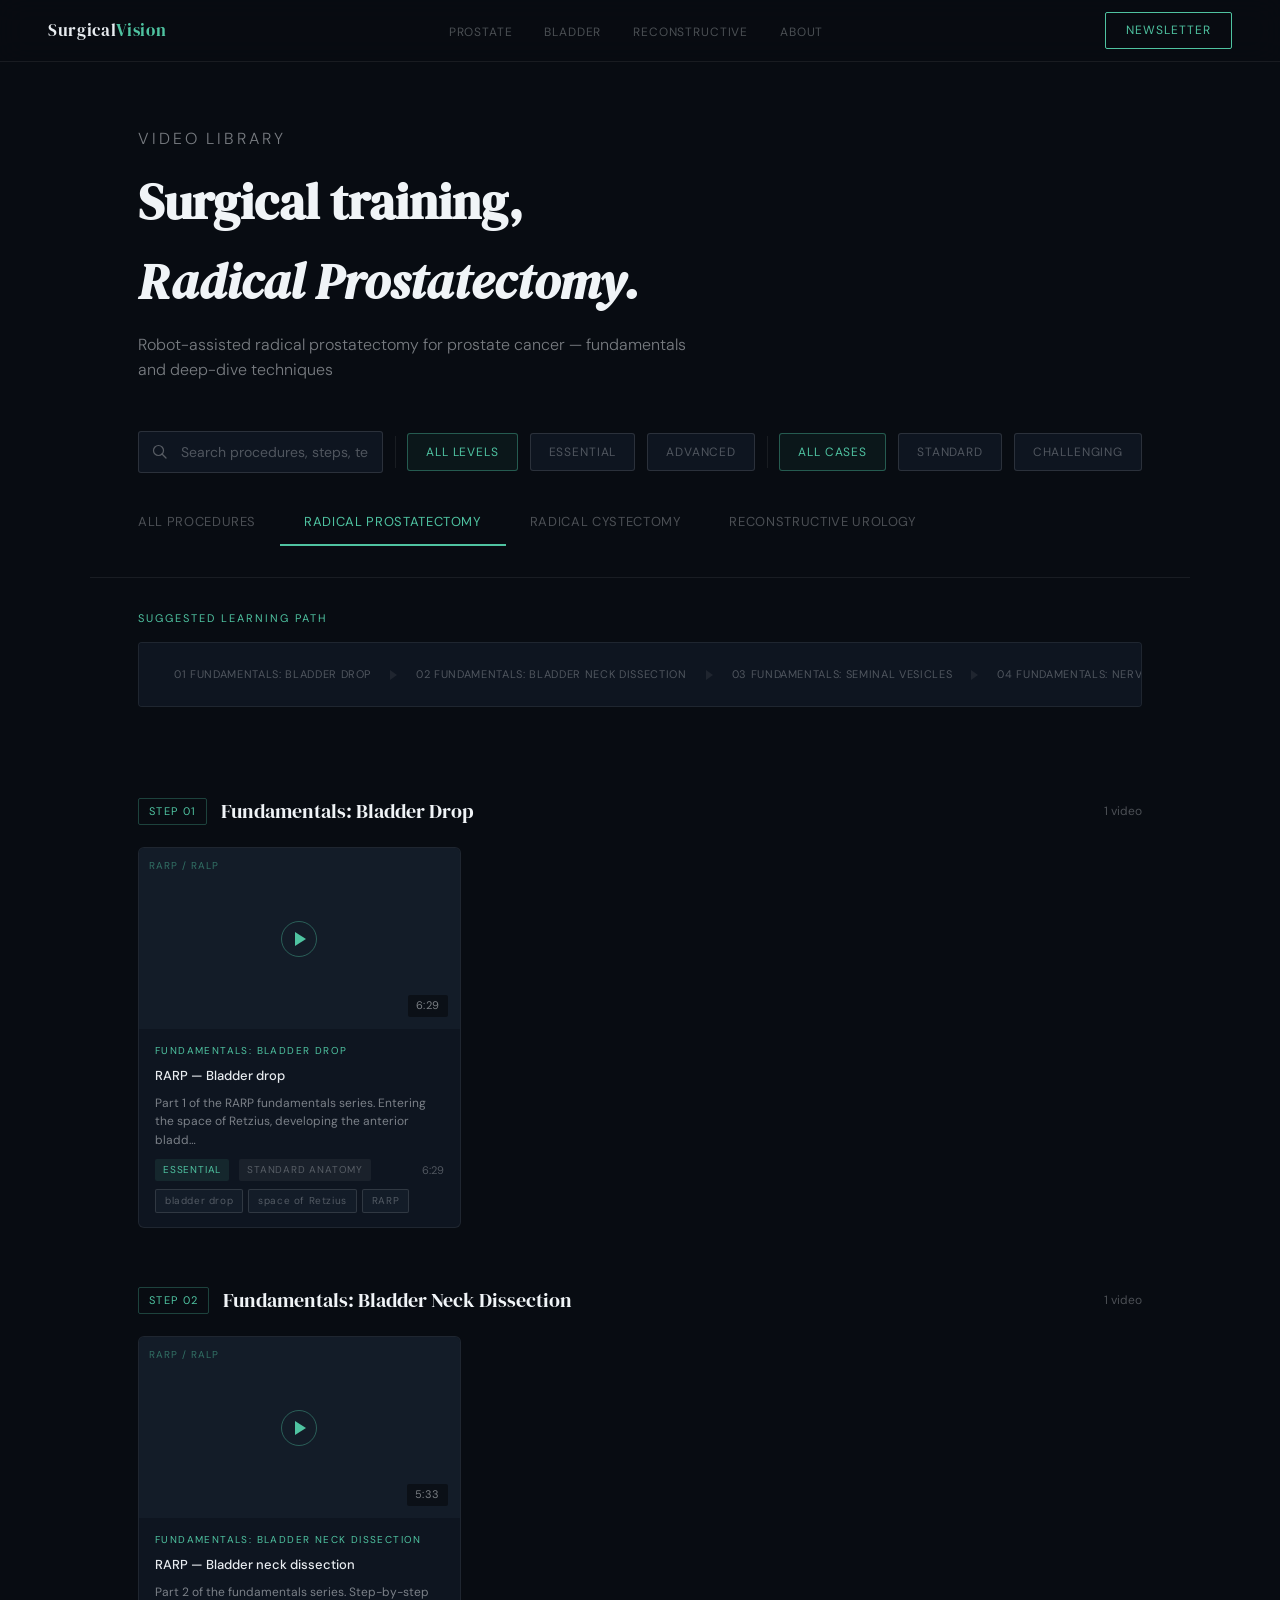
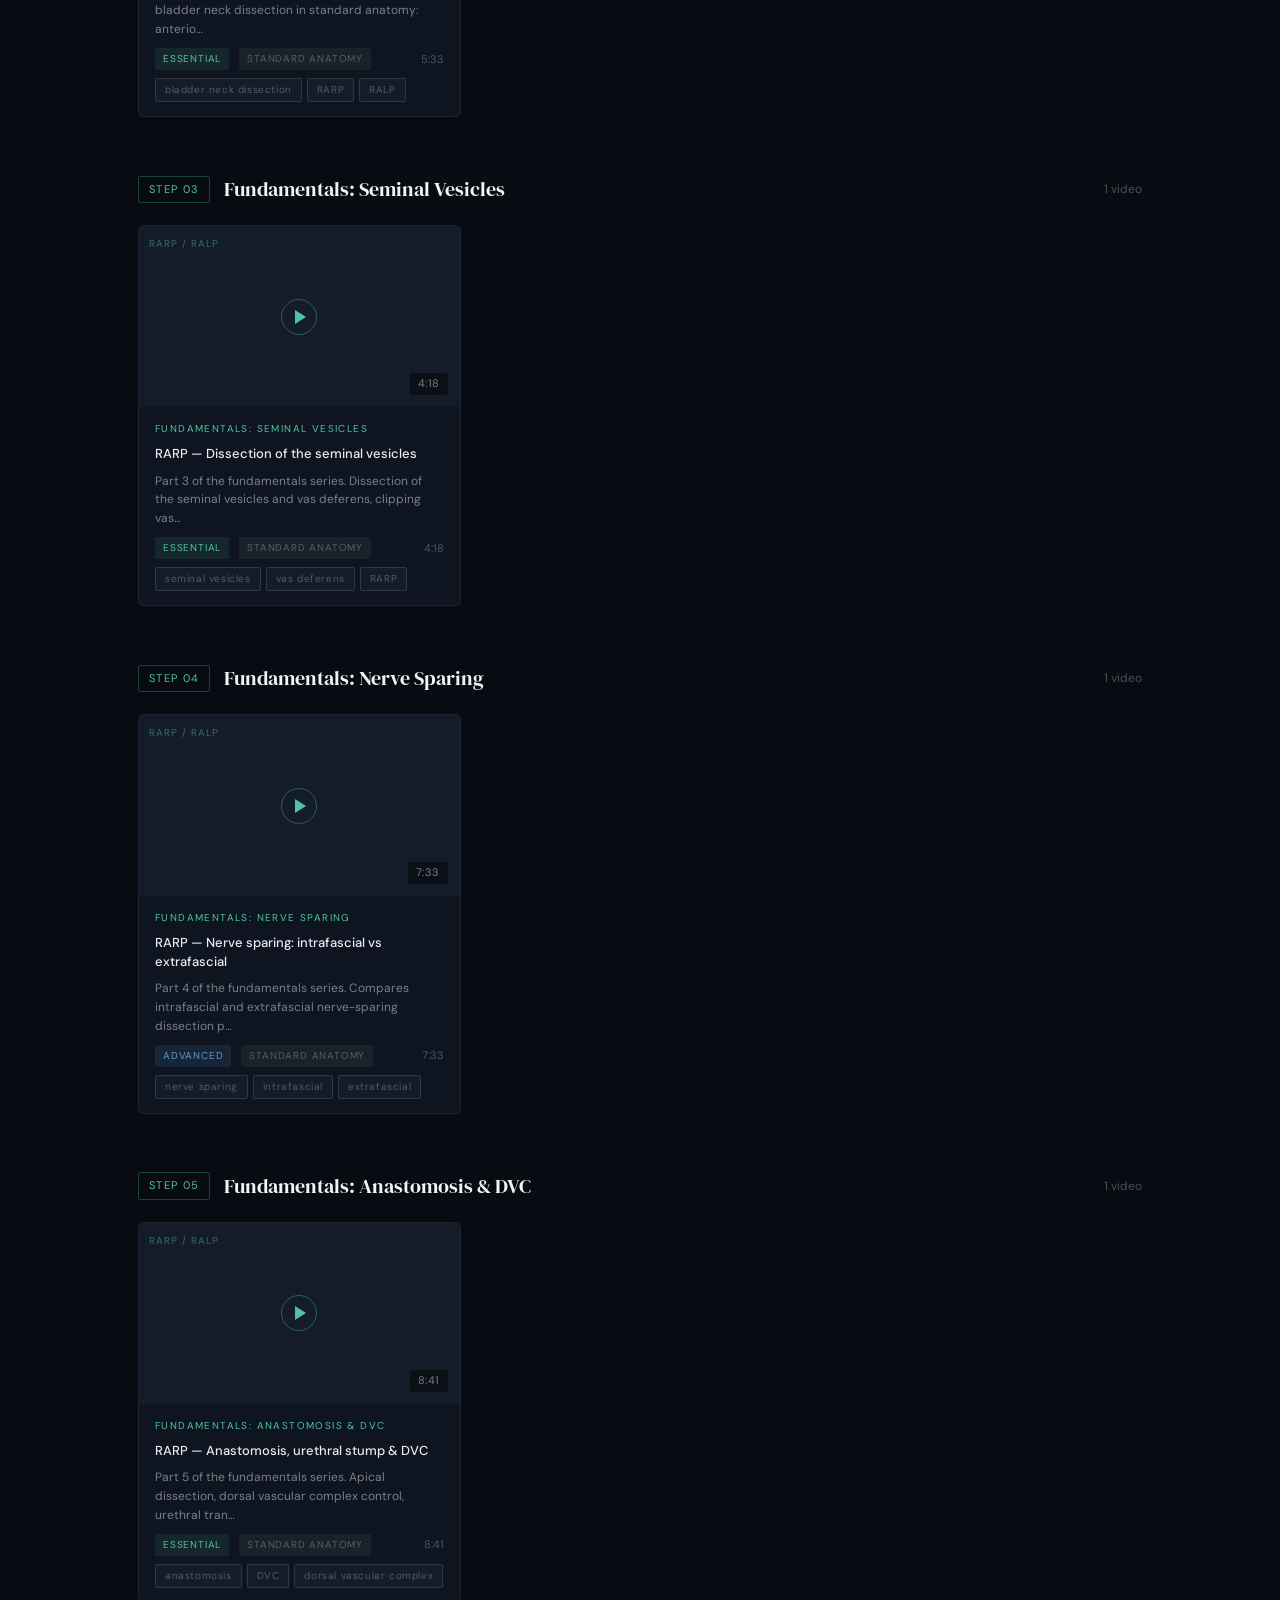
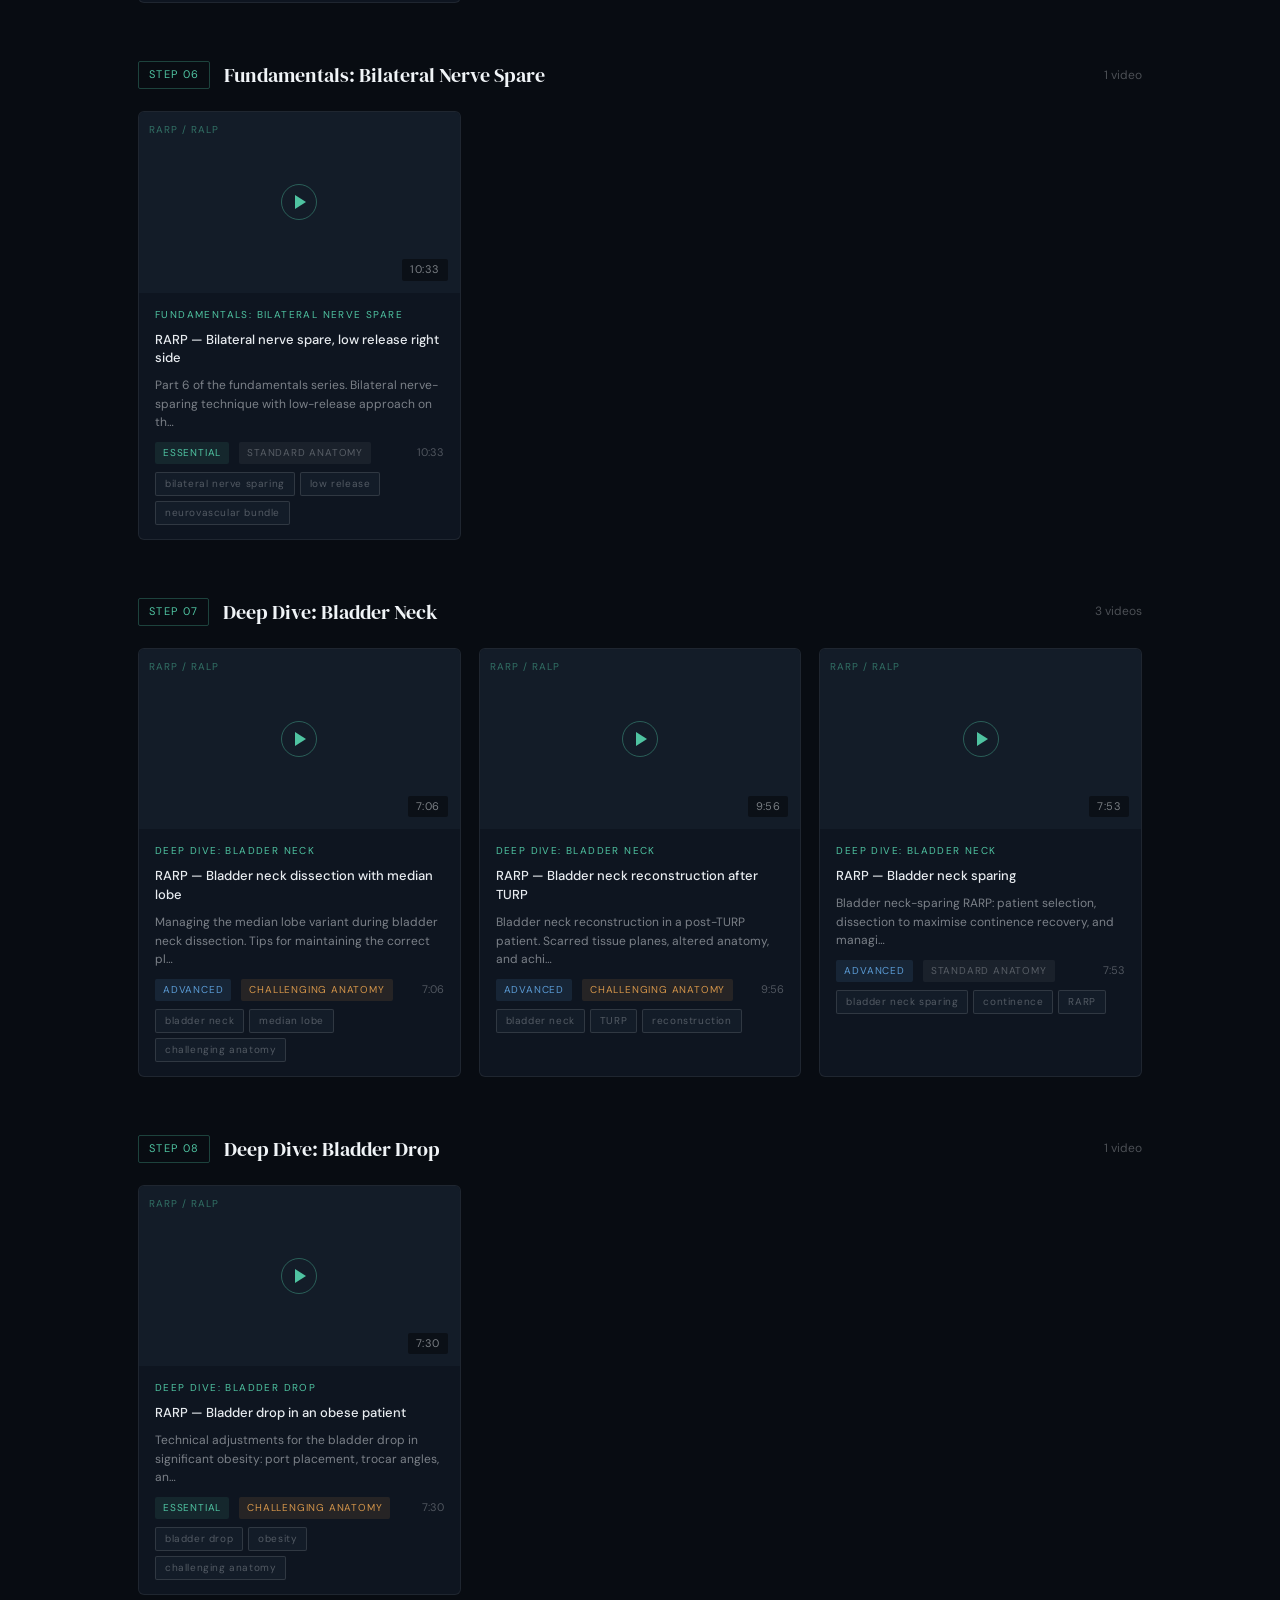
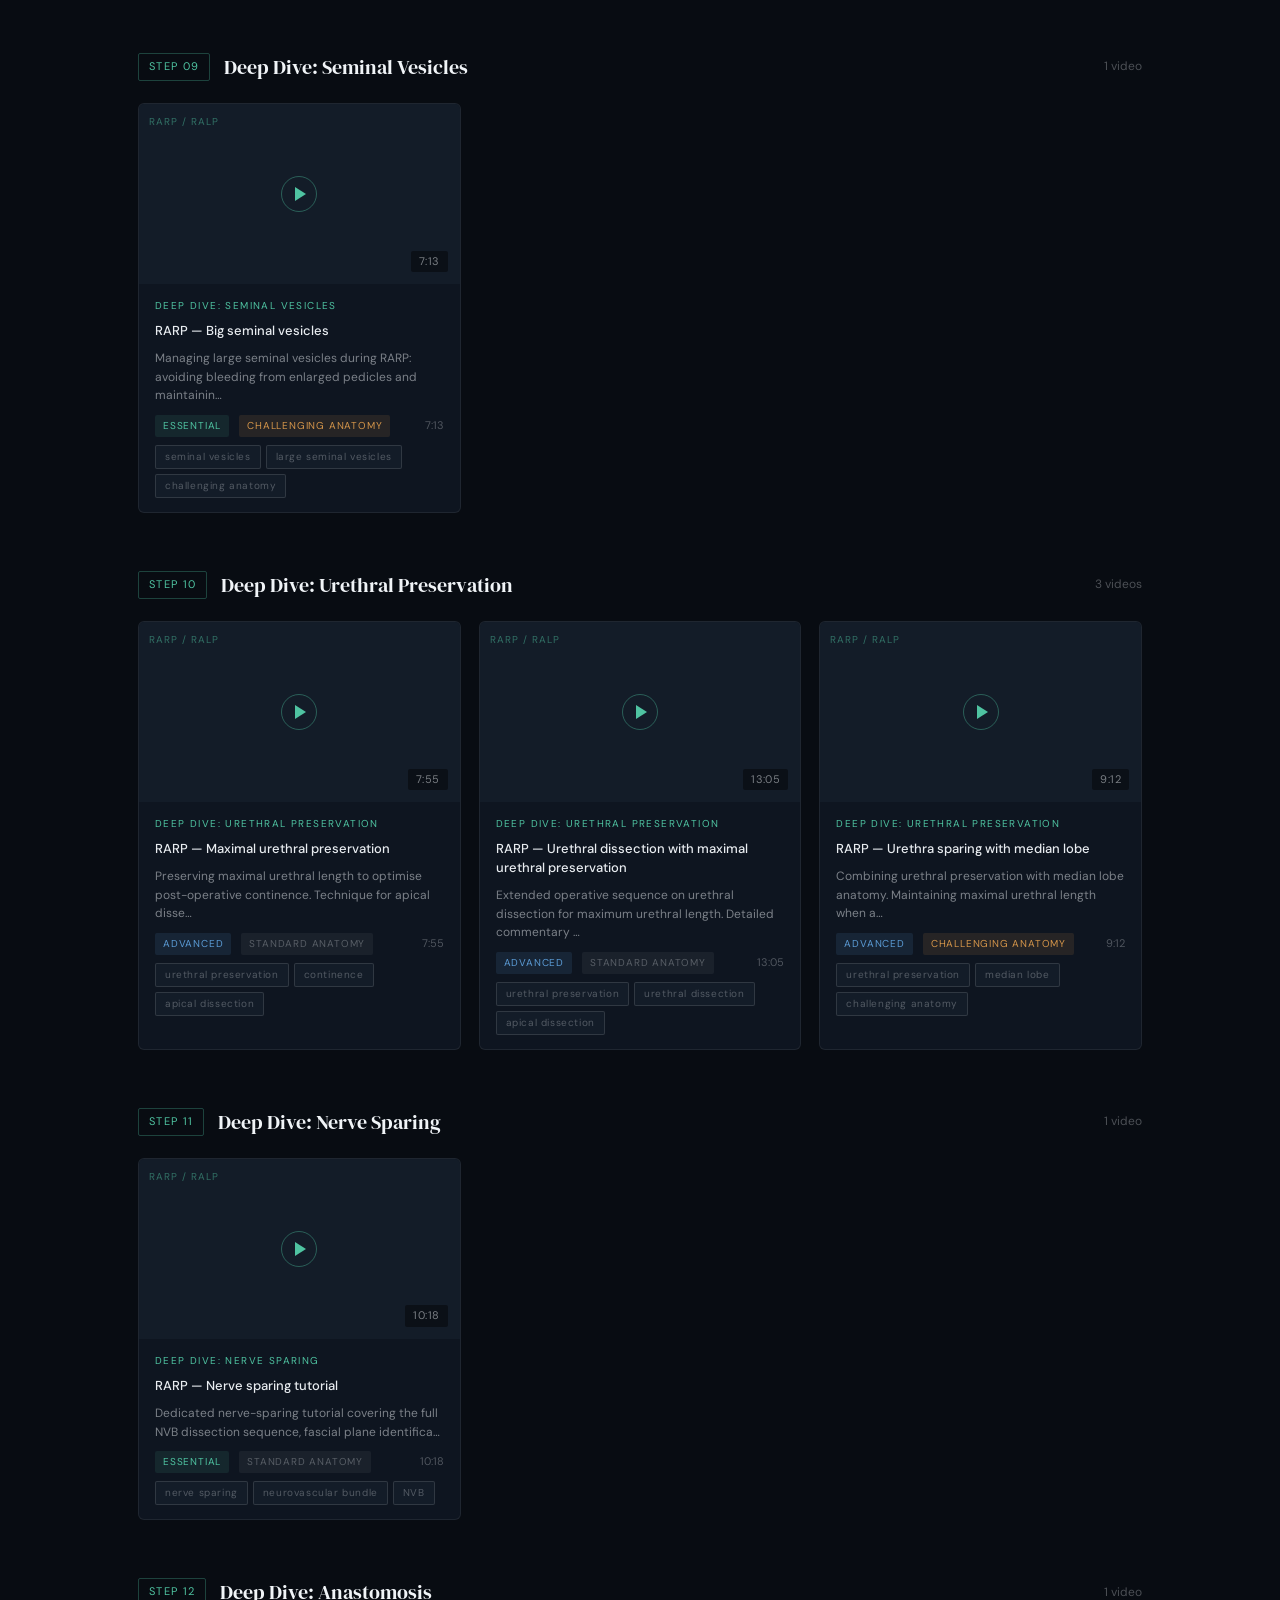
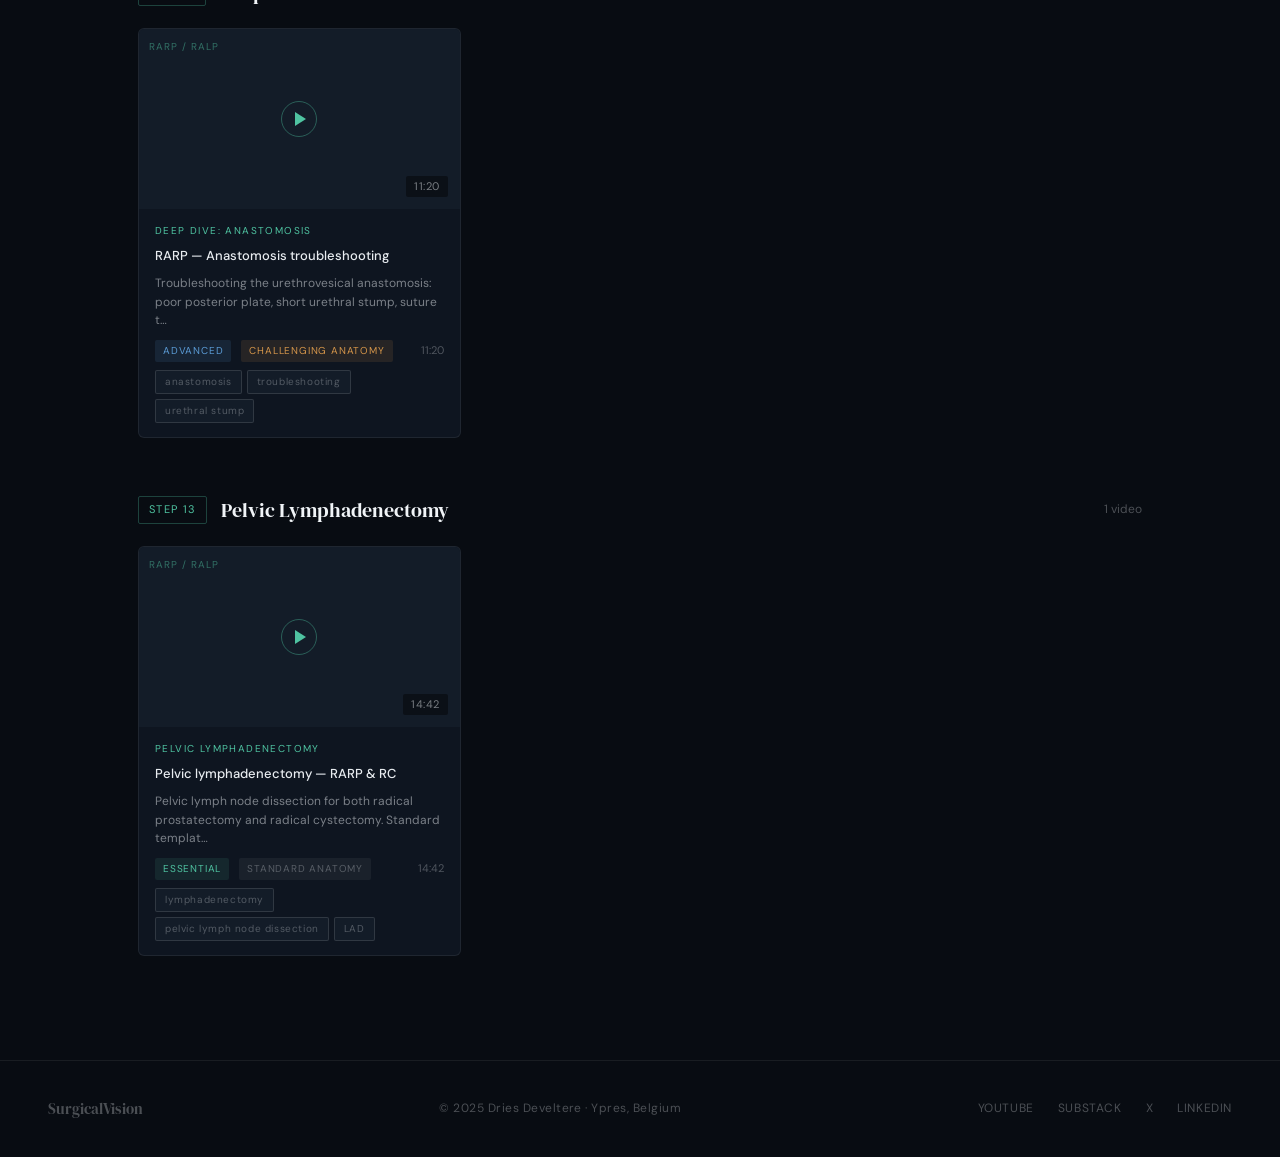
==== library.html @ b5c5f7d5 "Add files via upload" ====
<!DOCTYPE html>
<html lang="en">
<head>
  <meta charset="UTF-8">
  <meta name="viewport" content="width=device-width, initial-scale=1.0">
  <title>Video Library — Surgical Vision</title>
  <meta name="description" content="Browse the full library of robotic urological surgery training videos, organised by procedure and surgical step.">
  <link rel="stylesheet" href="css/style.css">
  <script src="data/videos.js"></script>
</head>
<body>

  <!-- NAV -->
  <nav class="nav">
    <a href="index.html" class="nav-logo">Surgical<span>Vision</span></a>
    <ul class="nav-links">
      <li><a href="library.html?proc=rarp">Prostate</a></li>
      <li><a href="library.html?proc=rc">Bladder</a></li>
      <li><a href="library.html?proc=recon">Reconstructive</a></li>
      <li><a href="index.html#about">About</a></li>
    </ul>
    <a href="https://substack.com" target="_blank" class="nav-cta">Newsletter</a>
  </nav>

  <!-- LIBRARY HERO -->
  <div class="library-hero">
    <p class="section-label">Video Library</p>
    <h1>Surgical training,<br><em id="hero-proc-name">step by step.</em></h1>
    <p id="hero-sub">Browse by procedure and surgical phase, or search for a specific technique, step, or anatomy.</p>
  </div>

  <!-- SEARCH + FILTERS -->
  <div class="search-bar-wrap">
    <div class="search-input-wrap">
      <svg width="16" height="16" viewBox="0 0 16 16" fill="none">
        <circle cx="6.5" cy="6.5" r="5" stroke="white" stroke-width="1.2"/>
        <path d="M10 10l4 4" stroke="white" stroke-width="1.2" stroke-linecap="round"/>
      </svg>
      <input type="text" id="search-input" placeholder="Search procedures, steps, techniques…">
    </div>
    <div class="filter-sep"></div>
    <button class="filter-btn active" data-diff="all" onclick="setDiff(this,'all')">All levels</button>
    <button class="filter-btn" data-diff="Essential" onclick="setDiff(this,'Essential')">Essential</button>
    <button class="filter-btn" data-diff="Advanced" onclick="setDiff(this,'Advanced')">Advanced</button>
    <div class="filter-sep"></div>
    <button class="filter-btn active" data-complex="all" onclick="setComplex(this,'all')">All cases</button>
    <button class="filter-btn" data-complex="Standard anatomy" onclick="setComplex(this,'Standard anatomy')">Standard</button>
    <button class="filter-btn" data-complex="Challenging anatomy" onclick="setComplex(this,'Challenging anatomy')">Challenging</button>
  </div>

  <!-- PROCEDURE TABS -->
  <div class="proc-tabs" id="proc-tabs"></div>

  <!-- CURRICULUM PATH -->
  <div style="padding: 32px 48px 0; max-width: 1100px; margin: 0 auto;" id="curriculum-wrap">
    <p class="section-label" style="margin-bottom:14px;">Suggested learning path</p>
    <div class="curriculum-path" id="curriculum-path"></div>
  </div>

  <!-- LIBRARY BODY -->
  <div class="library-body" id="library-body"></div>

  <!-- FOOTER -->
  <footer>
    <div class="footer-logo">SurgicalVision</div>
    <div class="footer-copy">© 2025 Dries Develtere · Ypres, Belgium</div>
    <div class="footer-links">
      <a href="https://www.youtube.com/@surgical.vision" target="_blank">YouTube</a>
      <a href="https://substack.com" target="_blank">Substack</a>
      <a href="https://x.com/surigicalvision" target="_blank">X</a>
      <a href="https://www.linkedin.com/in/dries-develtere-72825b201/" target="_blank">LinkedIn</a>
    </div>
  </footer>

  <script src="js/common.js"></script>
  <script>
    // ── State ──────────────────────────────────────────────────────────────────
    const params      = new URLSearchParams(window.location.search);
    let activeProcId  = params.get('proc') || 'rarp';
    let activeSearch  = '';
    let activeDiff    = 'all';
    let activeComplex = 'all';

    // ── Init ───────────────────────────────────────────────────────────────────
    function init() {
      buildProcTabs();
      buildCurriculumPath();
      renderLibrary();
      updateHeroText();
    }

    function updateHeroText() {
      const proc = SV_DATA.procedures.find(p => p.id === activeProcId);
      if (!proc) return;
      document.getElementById('hero-proc-name').textContent = proc.title + '.';
      document.getElementById('hero-sub').textContent = proc.tagline;
    }

    // ── Procedure tabs ─────────────────────────────────────────────────────────
    function buildProcTabs() {
      const wrap = document.getElementById('proc-tabs');
      const allTab = `<button class="proc-tab ${activeProcId === 'all' ? 'active' : ''}" onclick="switchProc('all')">All procedures</button>`;
      const procTabs = SV_DATA.procedures.map(p =>
        `<button class="proc-tab ${p.id === activeProcId ? 'active' : ''}" onclick="switchProc('${p.id}')">${p.title}</button>`
      ).join('');
      wrap.innerHTML = allTab + procTabs;
    }

    function switchProc(id) {
      activeProcId = id;
      history.replaceState({}, '', id === 'all' ? 'library.html' : `library.html?proc=${id}`);
      buildProcTabs();
      buildCurriculumPath();
      renderLibrary();
      updateHeroText();
    }

    // ── Curriculum path ────────────────────────────────────────────────────────
    function buildCurriculumPath() {
      const wrap = document.getElementById('curriculum-wrap');
      const path = document.getElementById('curriculum-path');

      if (activeProcId === 'all') {
        wrap.style.display = 'none';
        return;
      }
      wrap.style.display = 'block';

      const proc = SV_DATA.procedures.find(p => p.id === activeProcId);
      if (!proc) { wrap.style.display = 'none'; return; }

      const chapters = [...proc.chapters].sort((a,b) => a.order - b.order);
      path.innerHTML = chapters.map((ch, i) =>
        `<div class="path-step" onclick="scrollToChapter('${ch.id}')">
          <span class="path-node">${String(ch.order).padStart(2,'0')} ${ch.title}</span>
          ${i < chapters.length - 1 ? '<div class="path-arrow"></div>' : ''}
        </div>`
      ).join('');
    }

    function scrollToChapter(id) {
      const el = document.getElementById('ch-' + id);
      if (el) el.scrollIntoView({ behavior: 'smooth', block: 'start' });
    }

    // ── Filters ────────────────────────────────────────────────────────────────
    function setDiff(btn, val) {
      activeDiff = val;
      document.querySelectorAll('[data-diff]').forEach(b => b.classList.remove('active'));
      btn.classList.add('active');
      renderLibrary();
    }
    function setComplex(btn, val) {
      activeComplex = val;
      document.querySelectorAll('[data-complex]').forEach(b => b.classList.remove('active'));
      btn.classList.add('active');
      renderLibrary();
    }

    document.getElementById('search-input').addEventListener('input', e => {
      activeSearch = e.target.value.toLowerCase();
      renderLibrary();
    });

    // ── Render ─────────────────────────────────────────────────────────────────
    function filterVideos(videos) {
      return videos.filter(v => {
        if (activeProcId !== 'all' && v.procedureId !== activeProcId) return false;
        if (activeDiff !== 'all' && v.difficulty !== activeDiff) return false;
        if (activeComplex !== 'all' && v.complexity !== activeComplex) return false;
        if (activeSearch) {
          const haystack = [v.title, v.description, ...v.tags, v.difficulty, v.complexity].join(' ').toLowerCase();
          if (!haystack.includes(activeSearch)) return false;
        }
        return true;
      });
    }

    function renderLibrary() {
      const body = document.getElementById('library-body');
      const filtered = filterVideos(SV_DATA.videos);

      if (filtered.length === 0) {
        body.innerHTML = `<div class="no-results"><span>○</span>No videos match your search.</div>`;
        return;
      }

      // Group by procedure → chapter
      const procsToShow = activeProcId === 'all'
        ? SV_DATA.procedures
        : SV_DATA.procedures.filter(p => p.id === activeProcId);

      let html = '';
      procsToShow.forEach(proc => {
        const procVideos = filtered.filter(v => v.procedureId === proc.id);
        if (procVideos.length === 0) return;

        if (activeProcId === 'all') {
          html += `<div style="margin-bottom:16px;padding-bottom:12px;border-bottom:0.5px solid var(--border);">
            <p class="section-label">${proc.title}</p>
          </div>`;
        }

        const chapters = [...proc.chapters].sort((a,b) => a.order - b.order);
        chapters.forEach(ch => {
          const chVideos = procVideos
            .filter(v => v.chapterId === ch.id)
            .sort((a,b) => a.curriculumOrder - b.curriculumOrder);
          if (chVideos.length === 0) return;

          html += `
            <div class="chapter-group" id="ch-${ch.id}">
              <div class="chapter-header">
                <span class="chapter-num">Step ${String(ch.order).padStart(2,'0')}</span>
                <span class="chapter-title">${ch.title}</span>
                <span class="chapter-count">${chVideos.length} video${chVideos.length > 1 ? 's' : ''}</span>
              </div>
              <div class="video-grid">
                ${chVideos.map(v => buildVideoCard(v)).join('')}
              </div>
            </div>`;
        });

        // Videos not yet assigned to a chapter
        const unassigned = procVideos.filter(v => !chapters.find(ch => ch.id === v.chapterId));
        if (unassigned.length > 0) {
          html += `
            <div class="chapter-group">
              <div class="chapter-header">
                <span class="chapter-num">Other</span>
                <span class="chapter-title">Additional videos</span>
              </div>
              <div class="video-grid">
                ${unassigned.map(v => buildVideoCard(v)).join('')}
              </div>
            </div>`;
        }
      });

      body.innerHTML = html || `<div class="no-results"><span>○</span>No videos match your search.</div>`;
    }

    init();
  </script>
</body>
</html>
---- css/style.css ----
@import url('https://fonts.googleapis.com/css2?family=DM+Sans:ital,wght@0,300;0,400;0,500;1,300&family=DM+Serif+Display:ital@0;1&display=swap');

*, *::before, *::after { margin: 0; padding: 0; box-sizing: border-box; }

:root {
  --bg:        #080c12;
  --bg-2:      #0e1520;
  --bg-3:      #131c28;
  --border:    rgba(255,255,255,0.07);
  --border-md: rgba(255,255,255,0.12);
  --text:      #e8ecf0;
  --text-2:    rgba(232,236,240,0.5);
  --text-3:    rgba(232,236,240,0.3);
  --teal:      #4fc3a1;
  --teal-2:    #6dd4b5;
  --teal-dim:  rgba(79,195,161,0.15);
  --blue:      #5b9bd5;
  --amber:     #d4954a;
  --red:       #d45b5b;
  --radius:    6px;
  --nav-h:     62px;
}

html { scroll-behavior: smooth; }

body {
  font-family: 'DM Sans', sans-serif;
  background: var(--bg);
  color: var(--text);
  font-size: 15px;
  line-height: 1.6;
  -webkit-font-smoothing: antialiased;
}

/* ── NAV ── */
.nav {
  position: sticky; top: 0; z-index: 200;
  height: var(--nav-h);
  display: flex; align-items: center; justify-content: space-between;
  padding: 0 48px;
  background: rgba(8,12,18,0.88);
  backdrop-filter: blur(14px);
  border-bottom: 0.5px solid var(--border);
}
.nav-logo {
  font-family: 'DM Serif Display', serif;
  font-size: 17px; letter-spacing: 0.04em;
  color: var(--text); text-decoration: none;
}
.nav-logo span { color: var(--teal); }
.nav-links { display: flex; gap: 32px; list-style: none; }
.nav-links a {
  font-size: 12px; letter-spacing: 0.07em; text-transform: uppercase;
  color: var(--text-3); text-decoration: none; transition: color .2s;
}
.nav-links a:hover, .nav-links a.active { color: var(--text); }
.nav-cta {
  font-size: 12px; letter-spacing: 0.08em; text-transform: uppercase;
  color: var(--teal); border: 0.5px solid var(--teal);
  padding: 8px 20px; border-radius: 2px;
  background: transparent; cursor: pointer; transition: background .2s, color .2s;
  font-family: 'DM Sans', sans-serif; text-decoration: none;
  display: inline-flex; align-items: center;
}
.nav-cta:hover { background: var(--teal); color: var(--bg); }

/* ── HERO ── */
.hero {
  min-height: calc(100vh - var(--nav-h));
  display: flex; flex-direction: column;
  align-items: center; justify-content: center;
  text-align: center; padding: 80px 48px 64px;
  position: relative; overflow: hidden;
}
.hero-glow {
  position: absolute; inset: 0; pointer-events: none;
  background: radial-gradient(ellipse 70% 55% at 50% 60%, rgba(79,195,161,0.07) 0%, transparent 70%);
}
.hero-grid {
  position: absolute; inset: 0; pointer-events: none;
  background-image: linear-gradient(rgba(79,195,161,0.035) 1px, transparent 1px),
                    linear-gradient(90deg, rgba(79,195,161,0.035) 1px, transparent 1px);
  background-size: 60px 60px;
}
.eyebrow {
  font-size: 11px; letter-spacing: 0.2em; text-transform: uppercase;
  color: var(--teal); margin-bottom: 22px; position: relative;
}
.hero h1 {
  font-family: 'DM Serif Display', serif;
  font-size: clamp(40px, 6vw, 70px); line-height: 1.08; letter-spacing: -0.01em;
  color: #f0f4f7; max-width: 800px; margin-bottom: 22px; position: relative;
}
.hero h1 em { font-style: italic; color: var(--teal); }
.hero-sub {
  font-size: 17px; color: var(--text-2); max-width: 500px;
  line-height: 1.75; margin-bottom: 44px; position: relative; font-weight: 300;
}
.btn-row { display: flex; gap: 14px; position: relative; flex-wrap: wrap; justify-content: center; }
.btn-primary {
  font-family: 'DM Sans', sans-serif; font-size: 12px; letter-spacing: 0.08em;
  text-transform: uppercase; font-weight: 500;
  background: var(--teal); color: var(--bg); border: none;
  padding: 14px 32px; border-radius: 2px; cursor: pointer;
  transition: background .2s; text-decoration: none; display: inline-flex; align-items: center;
}
.btn-primary:hover { background: var(--teal-2); }
.btn-ghost {
  font-family: 'DM Sans', sans-serif; font-size: 12px; letter-spacing: 0.08em;
  text-transform: uppercase; background: transparent; color: var(--text-2);
  border: 0.5px solid var(--border-md); padding: 14px 32px; border-radius: 2px;
  cursor: pointer; transition: border-color .2s, color .2s;
  text-decoration: none; display: inline-flex; align-items: center;
}
.btn-ghost:hover { border-color: rgba(255,255,255,0.35); color: var(--text); }

.hero-stats {
  display: flex; margin-top: 64px; position: relative;
  border: 0.5px solid var(--border); border-radius: 4px; overflow: hidden;
  max-width: 560px; width: 100%;
}
.hero-stat {
  flex: 1; padding: 18px 20px; text-align: center;
  border-right: 0.5px solid var(--border);
}
.hero-stat:last-child { border-right: none; }
.hero-stat-num {
  font-family: 'DM Serif Display', serif; font-size: 26px; color: var(--teal);
  display: block; margin-bottom: 3px;
}
.hero-stat-label { font-size: 10px; letter-spacing: 0.12em; text-transform: uppercase; color: var(--text-3); }

/* ── SECTION SHELL ── */
.section { padding: 88px 48px; max-width: 1100px; margin: 0 auto; }
.section-label { font-size: 11px; letter-spacing: 0.18em; text-transform: uppercase; color: var(--teal); margin-bottom: 10px; }
.section-title {
  font-family: 'DM Serif Display', serif;
  font-size: clamp(26px, 3.5vw, 40px); color: #f0f4f7; line-height: 1.15;
}
.section-header { display: flex; justify-content: space-between; align-items: flex-end; margin-bottom: 36px; }
.link-quiet {
  font-size: 12px; letter-spacing: 0.08em; text-transform: uppercase;
  color: rgba(79,195,161,0.6); background: transparent; border: none;
  cursor: pointer; font-family: 'DM Sans', sans-serif;
  text-decoration: none; transition: color .2s;
}
.link-quiet:hover { color: var(--teal); }

hr.divider { border: none; border-top: 0.5px solid var(--border); margin: 0 48px; }

/* ── FEATURED VIDEO ── */
.featured-card {
  display: grid; grid-template-columns: 1fr 1fr;
  border: 0.5px solid var(--border); border-radius: var(--radius);
  overflow: hidden; background: var(--bg-2); margin-bottom: 24px;
}
.featured-thumb {
  aspect-ratio: 16/9; background: var(--bg-3);
  display: flex; align-items: center; justify-content: center;
  position: relative;
}
.badge-new {
  position: absolute; top: 14px; left: 14px;
  font-size: 10px; letter-spacing: 0.12em; text-transform: uppercase;
  background: var(--teal); color: var(--bg);
  padding: 4px 10px; border-radius: 2px; font-weight: 500;
}
.play-btn {
  width: 52px; height: 52px; border-radius: 50%;
  border: 1px solid rgba(79,195,161,0.5);
  display: flex; align-items: center; justify-content: center;
  transition: border-color .2s, background .2s; cursor: pointer;
}
.play-btn:hover { background: var(--teal-dim); border-color: var(--teal); }
.play-icon {
  width: 0; height: 0;
  border-top: 10px solid transparent; border-bottom: 10px solid transparent;
  border-left: 16px solid var(--teal); margin-left: 4px;
}
.duration-badge {
  position: absolute; bottom: 12px; right: 12px;
  font-size: 11px; color: var(--text-2); letter-spacing: 0.04em;
  background: rgba(8,12,18,0.75); padding: 2px 8px; border-radius: 2px;
}
.featured-meta { padding: 32px 30px; display: flex; flex-direction: column; justify-content: center; }
.video-tag { font-size: 10px; letter-spacing: 0.14em; text-transform: uppercase; color: var(--teal); margin-bottom: 8px; display: block; }
.featured-meta .video-title { font-size: 19px; font-weight: 400; color: var(--text); line-height: 1.35; margin-bottom: 12px; }
.featured-meta .video-desc { font-size: 13px; color: var(--text-2); line-height: 1.65; }
.watch-link {
  margin-top: 22px; display: inline-flex; align-items: center; gap: 8px;
  font-size: 12px; letter-spacing: 0.08em; text-transform: uppercase;
  color: var(--teal); cursor: pointer; border: none; background: transparent;
  font-family: 'DM Sans', sans-serif; padding: 0; text-decoration: none;
  transition: gap .2s;
}
.watch-link:hover { gap: 14px; }

/* ── VIDEO GRID ── */
.video-grid { display: grid; grid-template-columns: repeat(3, minmax(0,1fr)); gap: 18px; }
.video-card {
  background: var(--bg-2); border: 0.5px solid var(--border);
  border-radius: var(--radius); overflow: hidden; cursor: pointer;
  transition: border-color .2s, transform .2s; text-decoration: none; display: block;
}
.video-card:hover { border-color: rgba(79,195,161,0.3); transform: translateY(-2px); }
.video-thumb {
  width: 100%; aspect-ratio: 16/9; background: var(--bg-3);
  display: flex; align-items: center; justify-content: center; position: relative;
}
.thumb-proc-label {
  position: absolute; top: 10px; left: 10px;
  font-size: 10px; letter-spacing: 0.1em; text-transform: uppercase;
  color: rgba(79,195,161,0.5);
}
.play-btn-sm {
  width: 36px; height: 36px; border-radius: 50%;
  border: 1px solid rgba(79,195,161,0.4);
  display: flex; align-items: center; justify-content: center;
}
.play-icon-sm {
  width: 0; height: 0;
  border-top: 7px solid transparent; border-bottom: 7px solid transparent;
  border-left: 11px solid var(--teal); margin-left: 3px;
}
.video-meta { padding: 14px 16px; }
.video-title { font-size: 13px; font-weight: 500; color: var(--text); line-height: 1.45; margin-bottom: 8px; }
.video-desc { font-size: 12px; color: var(--text-2); line-height: 1.55; margin-bottom: 10px; }
.tag-row { display: flex; flex-wrap: wrap; gap: 5px; margin-top: 8px; }
.tag {
  font-size: 10px; letter-spacing: 0.06em;
  background: var(--bg-3); border: 0.5px solid var(--border-md);
  color: var(--text-3); padding: 3px 9px; border-radius: 2px;
}
.meta-row { display: flex; align-items: center; gap: 10px; margin-top: 8px; }
.meta-pill {
  font-size: 10px; letter-spacing: 0.08em; text-transform: uppercase;
  padding: 3px 8px; border-radius: 2px;
}
.pill-essential { background: rgba(79,195,161,0.1); color: var(--teal); }
.pill-advanced   { background: rgba(91,155,213,0.12); color: var(--blue); }
.pill-challenging { background: rgba(212,149,74,0.12); color: var(--amber); }
.pill-standard   { background: rgba(255,255,255,0.05); color: var(--text-3); }
.meta-duration   { font-size: 11px; color: var(--text-3); margin-left: auto; }

/* ── ABOUT ── */
.about-grid { display: grid; grid-template-columns: 1fr 1.3fr; gap: 80px; align-items: center; }
.about-portrait {
  aspect-ratio: 3/4; background: var(--bg-2);
  border: 0.5px solid var(--border); border-radius: var(--radius);
  display: flex; flex-direction: column; align-items: center; justify-content: center;
  gap: 10px; color: var(--text-3); font-size: 12px; letter-spacing: 0.06em;
}
.about-portrait svg { opacity: 0.18; }
.about-text h2 {
  font-family: 'DM Serif Display', serif; font-size: 36px;
  color: #f0f4f7; line-height: 1.2; margin-bottom: 18px;
}
.about-text p { font-size: 15px; color: var(--text-2); line-height: 1.8; margin-bottom: 14px; font-weight: 300; }
.about-pills { display: flex; flex-wrap: wrap; gap: 8px; margin-top: 20px; }
.about-pill {
  font-size: 11px; letter-spacing: 0.08em; text-transform: uppercase;
  padding: 5px 14px; border: 0.5px solid rgba(79,195,161,0.25);
  border-radius: 2px; color: rgba(79,195,161,0.7);
}

/* ── NEWSLETTER ── */
.newsletter-band {
  background: var(--bg-2);
  border-top: 0.5px solid var(--border); border-bottom: 0.5px solid var(--border);
  padding: 80px 48px; text-align: center;
}
.newsletter-band h2 {
  font-family: 'DM Serif Display', serif; font-size: 30px; color: #f0f4f7; margin-bottom: 8px;
}
.newsletter-band p { font-size: 15px; color: var(--text-2); margin-bottom: 30px; font-weight: 300; }
.email-row {
  display: flex; max-width: 420px; margin: 0 auto;
  border: 0.5px solid var(--border-md); border-radius: 3px; overflow: hidden;
}
.email-row input {
  flex: 1; background: var(--bg-3); border: none; padding: 13px 18px;
  font-family: 'DM Sans', sans-serif; font-size: 14px; color: var(--text); outline: none;
}
.email-row input::placeholder { color: var(--text-3); }
.email-row button {
  background: var(--teal); color: var(--bg); border: none; padding: 13px 22px;
  font-family: 'DM Sans', sans-serif; font-size: 11px;
  letter-spacing: 0.1em; text-transform: uppercase; font-weight: 500;
  cursor: pointer; white-space: nowrap; transition: background .2s;
}
.email-row button:hover { background: var(--teal-2); }

/* ── FOOTER ── */
footer {
  padding: 36px 48px; display: flex; align-items: center;
  justify-content: space-between; border-top: 0.5px solid var(--border);
  flex-wrap: wrap; gap: 12px;
}
.footer-logo { font-family: 'DM Serif Display', serif; font-size: 15px; color: var(--text-3); }
.footer-copy { font-size: 12px; color: var(--text-3); letter-spacing: 0.04em; }
.footer-links { display: flex; gap: 24px; }
.footer-links a {
  font-size: 12px; color: var(--text-3); text-decoration: none;
  letter-spacing: 0.05em; text-transform: uppercase; transition: color .2s;
}
.footer-links a:hover { color: var(--teal); }

/* ── LIBRARY PAGE ── */
.library-hero {
  padding: 64px 48px 48px;
  max-width: 1100px; margin: 0 auto;
}
.library-hero h1 {
  font-family: 'DM Serif Display', serif;
  font-size: clamp(30px, 4vw, 50px); color: #f0f4f7; margin-bottom: 10px;
}
.library-hero p { font-size: 16px; color: var(--text-2); font-weight: 300; max-width: 560px; }

/* Search & filters */
.search-bar-wrap {
  padding: 0 48px 40px; max-width: 1100px; margin: 0 auto;
  display: flex; gap: 12px; flex-wrap: wrap; align-items: center;
}
.search-input-wrap { flex: 1; position: relative; min-width: 240px; }
.search-input-wrap svg {
  position: absolute; left: 14px; top: 50%; transform: translateY(-50%);
  opacity: 0.3; pointer-events: none;
}
#search-input {
  width: 100%; background: var(--bg-2); border: 0.5px solid var(--border-md);
  border-radius: 3px; padding: 11px 14px 11px 42px;
  font-family: 'DM Sans', sans-serif; font-size: 14px;
  color: var(--text); outline: none; transition: border-color .2s;
}
#search-input:focus { border-color: rgba(79,195,161,0.4); }
#search-input::placeholder { color: var(--text-3); }

.filter-btn {
  font-family: 'DM Sans', sans-serif; font-size: 12px; letter-spacing: 0.07em;
  text-transform: uppercase; background: var(--bg-2);
  border: 0.5px solid var(--border-md); color: var(--text-3);
  padding: 10px 18px; border-radius: 3px; cursor: pointer; transition: all .2s;
}
.filter-btn:hover, .filter-btn.active {
  border-color: rgba(79,195,161,0.4); color: var(--teal);
  background: rgba(79,195,161,0.06);
}
.filter-sep { width: 0.5px; height: 32px; background: var(--border); align-self: center; }

/* Procedure tabs */
.proc-tabs {
  padding: 0 48px 32px; max-width: 1100px; margin: 0 auto;
  display: flex; gap: 0; border-bottom: 0.5px solid var(--border);
}
.proc-tab {
  font-family: 'DM Sans', sans-serif; font-size: 13px; letter-spacing: 0.05em;
  text-transform: uppercase; background: transparent; border: none;
  color: var(--text-3); cursor: pointer; padding: 0 24px 14px;
  border-bottom: 2px solid transparent; margin-bottom: -0.5px;
  transition: color .2s, border-color .2s;
}
.proc-tab:first-child { padding-left: 0; }
.proc-tab:hover { color: var(--text-2); }
.proc-tab.active { color: var(--teal); border-bottom-color: var(--teal); }

/* Chapter groups */
.library-body { padding: 48px 48px; max-width: 1100px; margin: 0 auto; }

.chapter-group { margin-bottom: 56px; }
.chapter-header {
  display: flex; align-items: center; gap: 14px; margin-bottom: 20px;
}
.chapter-num {
  font-size: 11px; letter-spacing: 0.12em; text-transform: uppercase;
  color: var(--teal); border: 0.5px solid rgba(79,195,161,0.3);
  padding: 4px 10px; border-radius: 2px; white-space: nowrap;
}
.chapter-title {
  font-family: 'DM Serif Display', serif; font-size: 20px; color: #f0f4f7;
}
.chapter-count { font-size: 12px; color: var(--text-3); margin-left: auto; }

/* Curriculum path indicator */
.curriculum-path {
  display: flex; align-items: center; gap: 0;
  background: var(--bg-2); border: 0.5px solid var(--border);
  border-radius: 4px; overflow-x: auto; padding: 16px 20px;
  margin-bottom: 40px; scrollbar-width: none;
}
.curriculum-path::-webkit-scrollbar { display: none; }
.path-step {
  display: flex; align-items: center; flex-shrink: 0; cursor: pointer;
}
.path-node {
  font-size: 11px; letter-spacing: 0.06em; text-transform: uppercase;
  padding: 6px 14px; border-radius: 2px; white-space: nowrap;
  color: var(--text-3); background: transparent; transition: all .2s;
  border: 0.5px solid transparent;
}
.path-step:hover .path-node { color: var(--text); border-color: var(--border-md); }
.path-step.active .path-node { background: var(--teal-dim); color: var(--teal); border-color: rgba(79,195,161,0.3); }
.path-arrow {
  width: 0; height: 0;
  border-top: 5px solid transparent; border-bottom: 5px solid transparent;
  border-left: 7px solid var(--border); margin: 0 4px; flex-shrink: 0;
}

/* No results */
.no-results {
  text-align: center; padding: 80px 20px;
  color: var(--text-3); font-size: 14px; letter-spacing: 0.05em;
}
.no-results span { display: block; font-size: 24px; margin-bottom: 12px; opacity: 0.3; }

/* Responsive */
@media (max-width: 900px) {
  .nav { padding: 0 24px; }
  .nav-links { display: none; }
  .section, .library-hero, .search-bar-wrap, .proc-tabs, .library-body { padding-left: 24px; padding-right: 24px; }
  hr.divider { margin: 0 24px; }
  .hero { padding: 60px 24px 48px; }
  .video-grid { grid-template-columns: repeat(2, minmax(0,1fr)); }
  .featured-card { grid-template-columns: 1fr; }
  .about-grid { grid-template-columns: 1fr; }
  .about-portrait { aspect-ratio: 4/3; max-width: 340px; }
  footer { padding: 28px 24px; }
}
@media (max-width: 600px) {
  .video-grid { grid-template-columns: 1fr; }
  .hero h1 { font-size: 34px; }
}
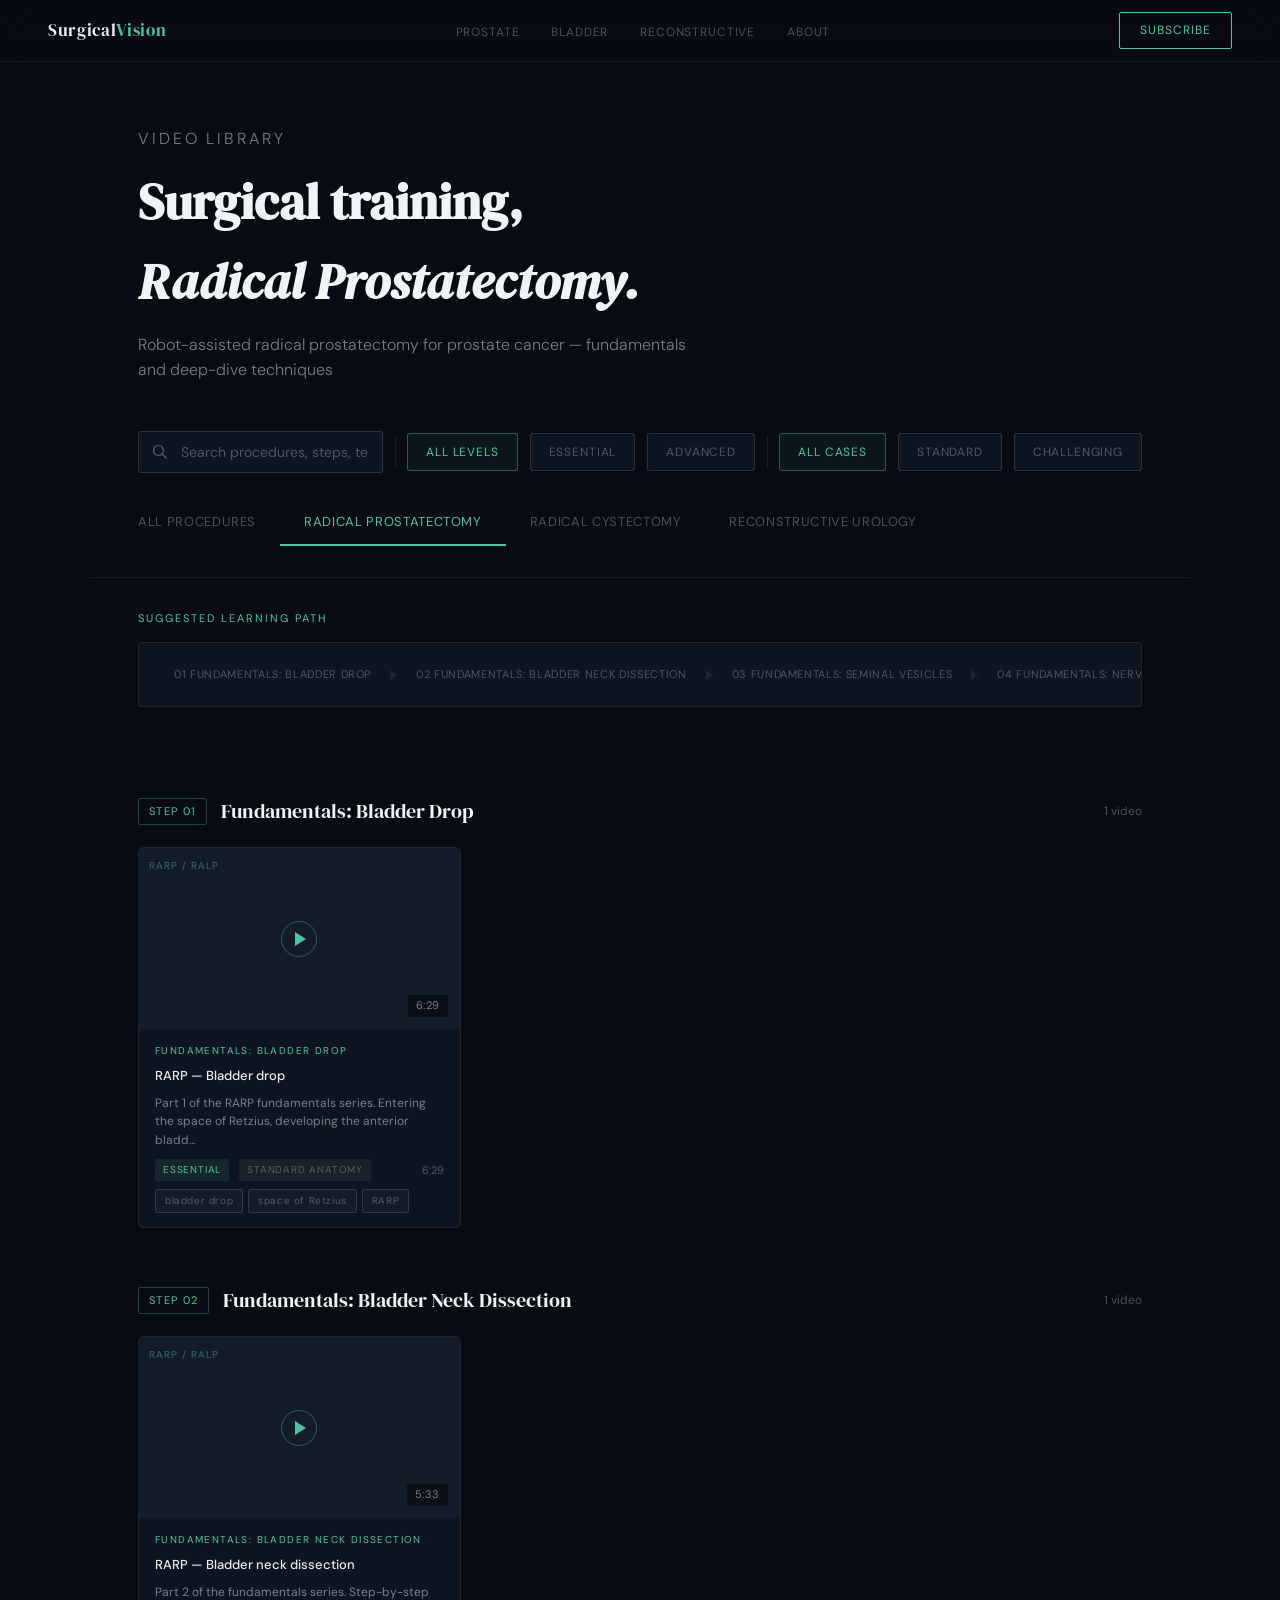
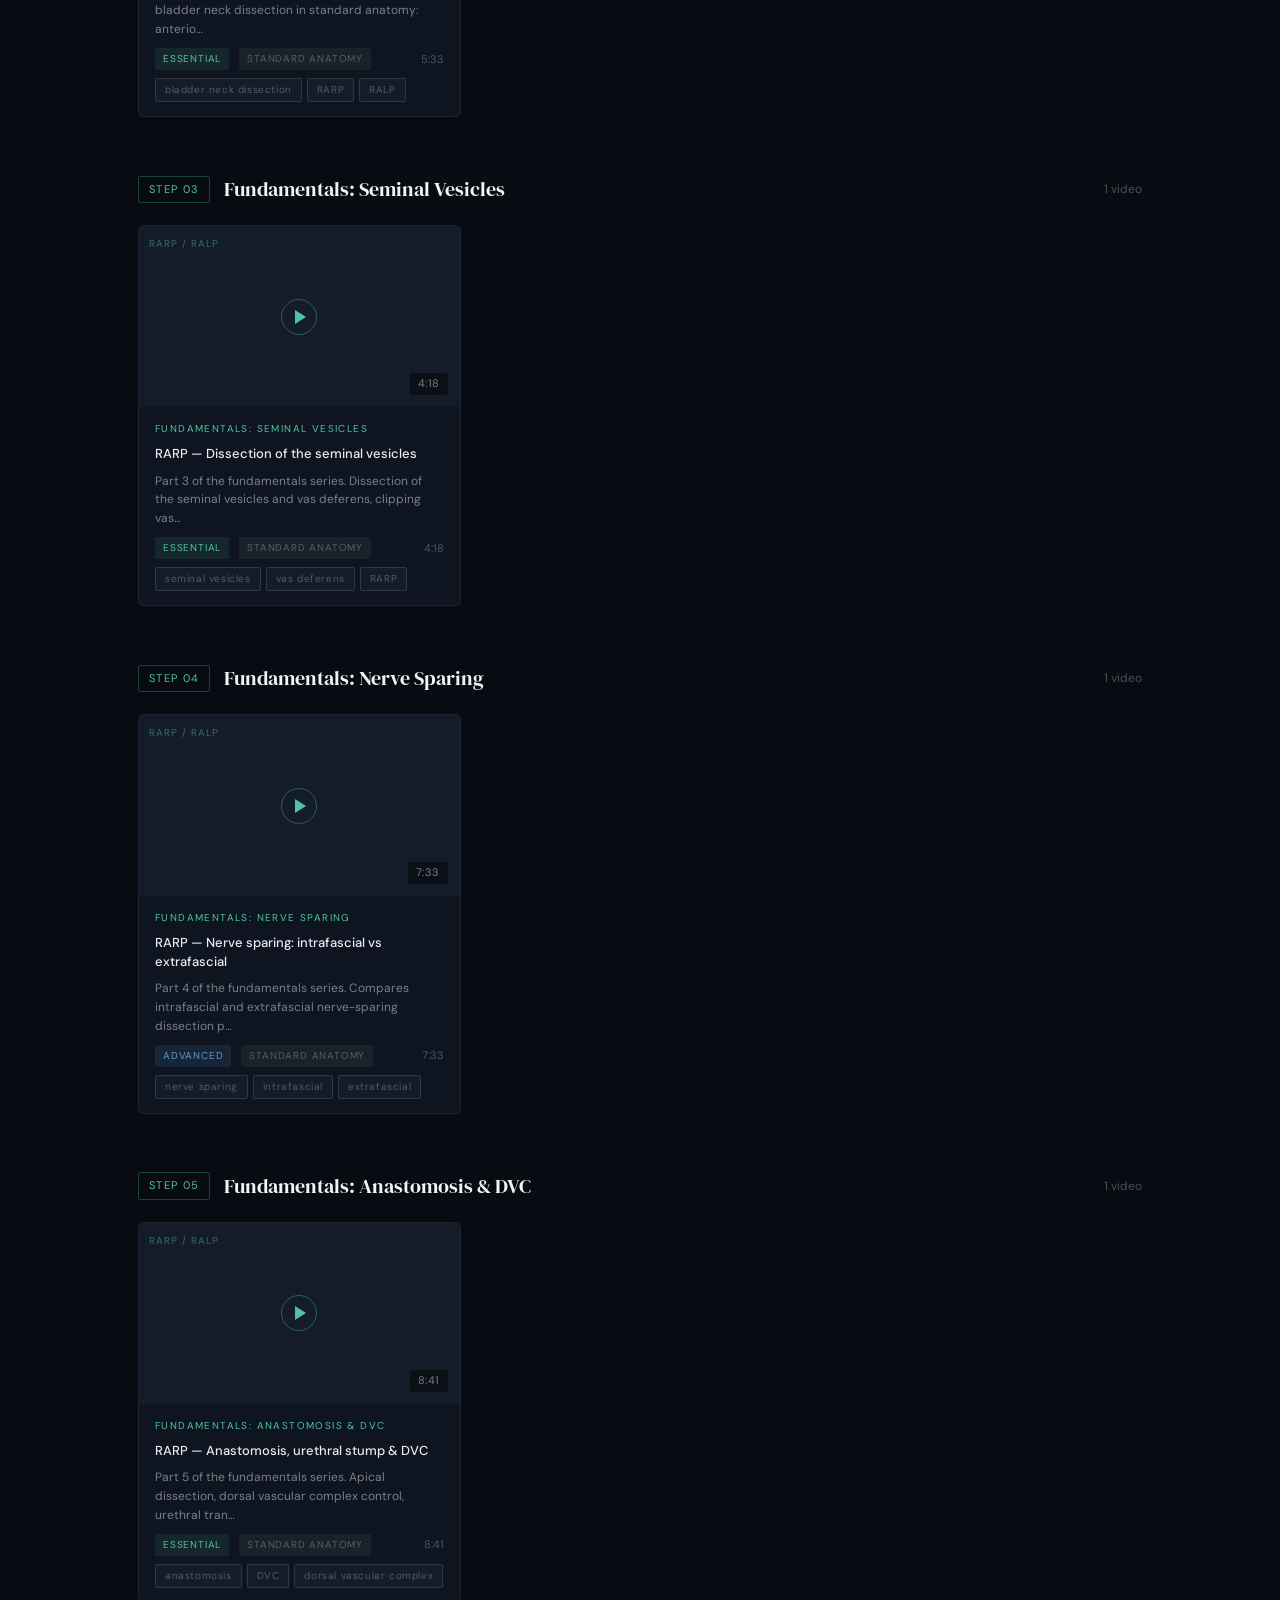
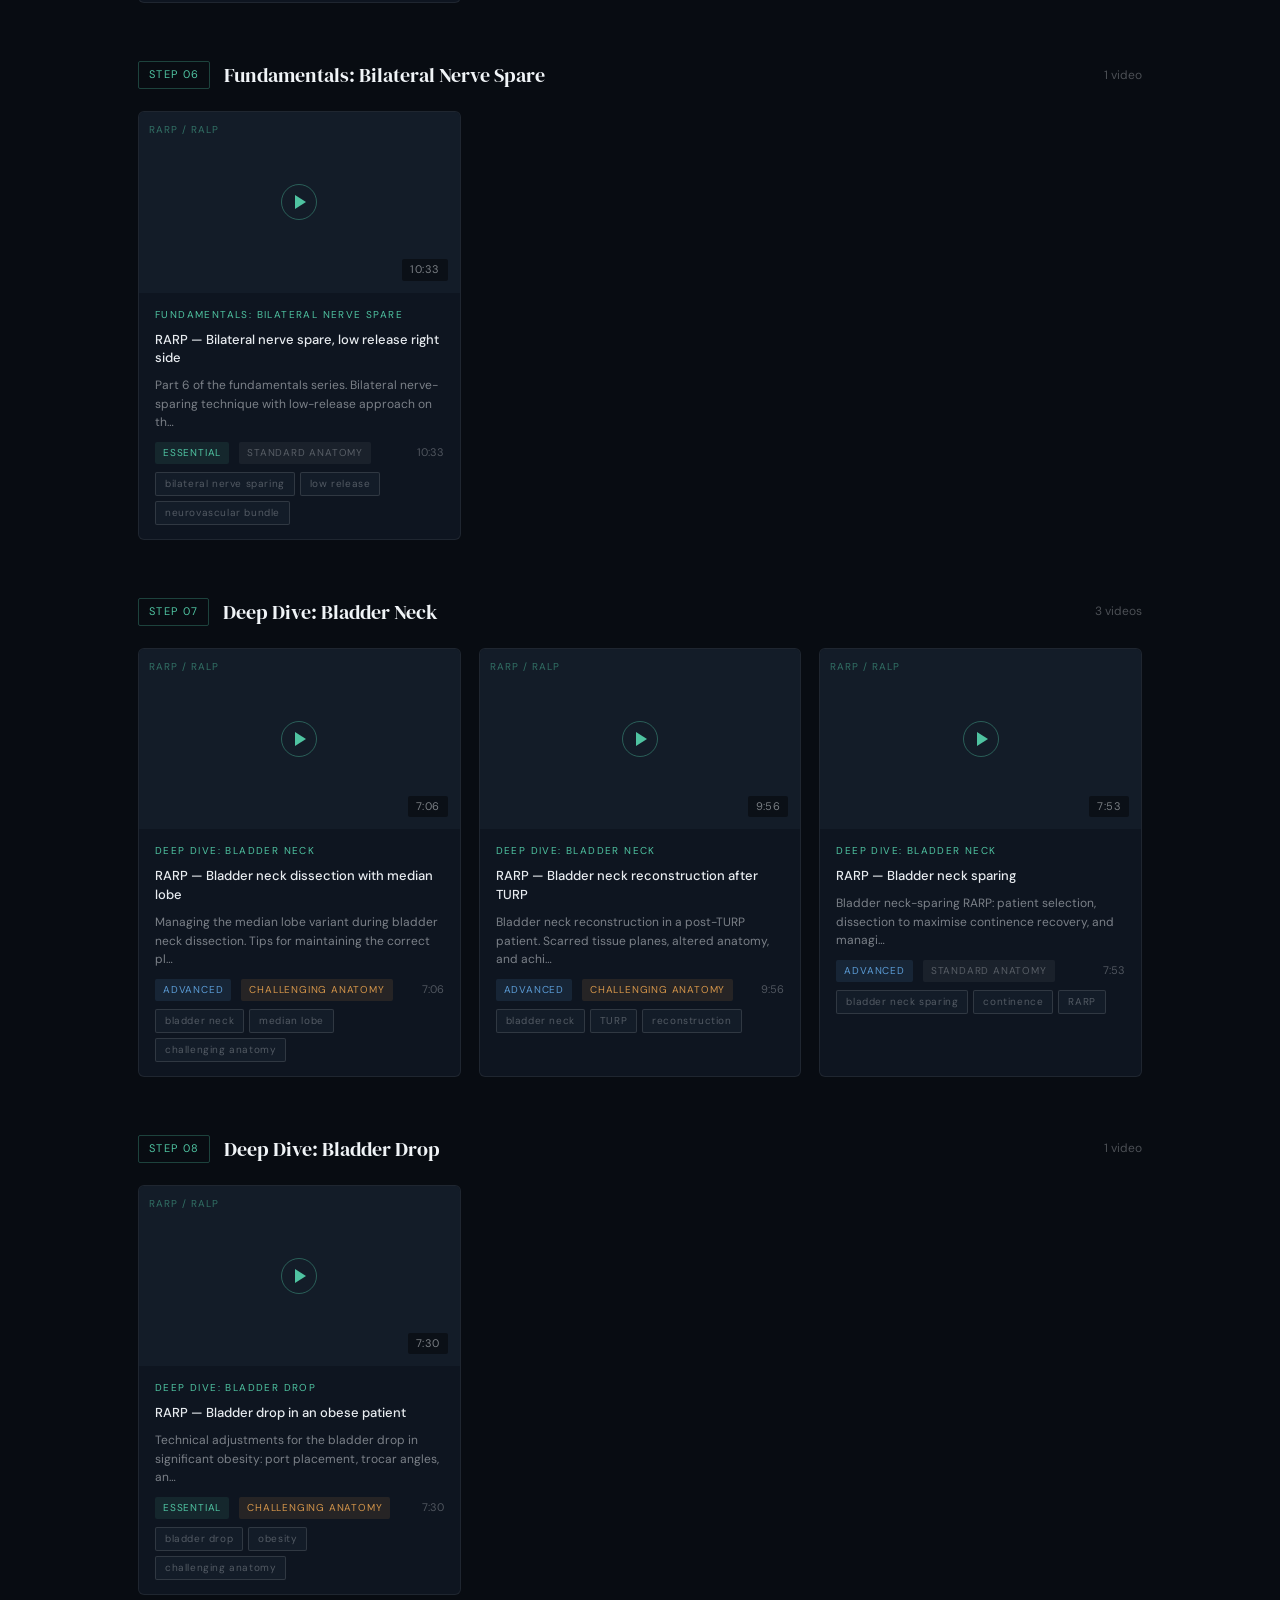
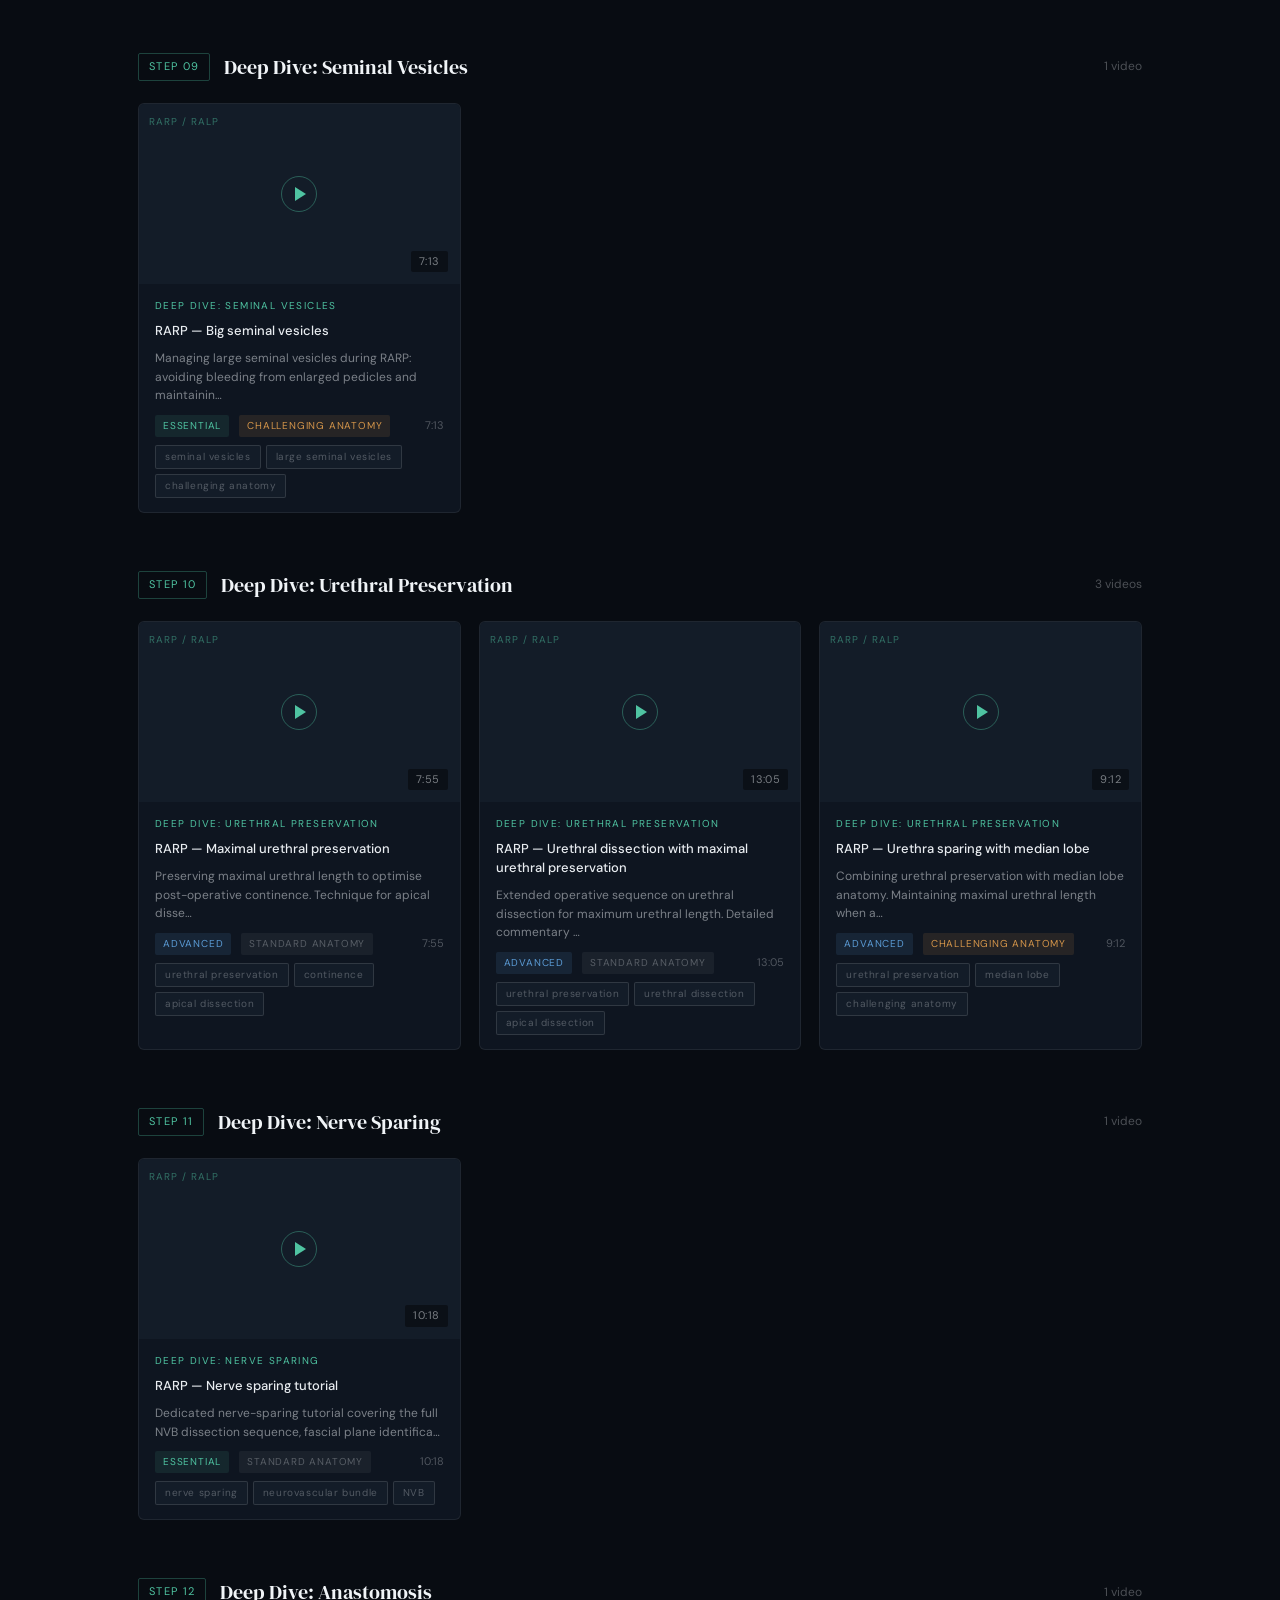
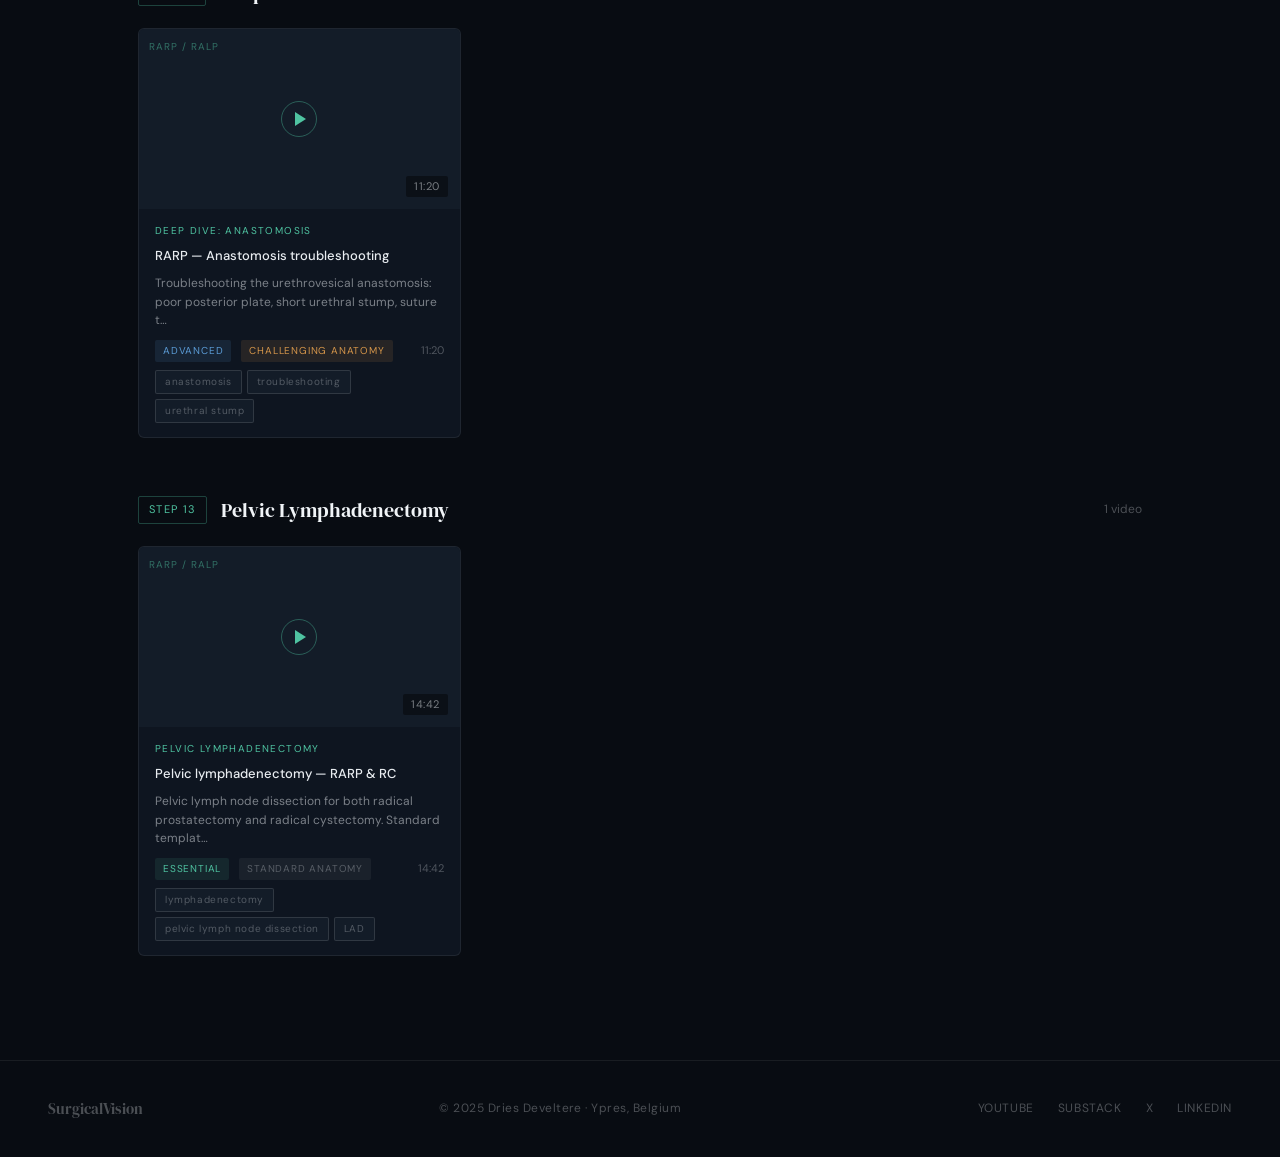
==== commit fc3ee739: "Add files via upload" ====
--- a/library.html
+++ b/library.html
@@ -19,7 +19,7 @@
       <li><a href="library.html?proc=recon">Reconstructive</a></li>
       <li><a href="index.html#about">About</a></li>
     </ul>
-    <a href="https://substack.com" target="_blank" class="nav-cta">Newsletter</a>
+    <a href="https://www.youtube.com/@surgical.vision?sub_confirmation=1" target="_blank" class="nav-cta">Subscribe</a>
   </nav>
 
   <!-- LIBRARY HERO -->
--- a/css/style.css
+++ b/css/style.css
@@ -117,7 +117,7 @@
 .hero-stats {
   display: flex; margin-top: 64px; position: relative;
   border: 0.5px solid var(--border); border-radius: 4px; overflow: hidden;
-  max-width: 560px; width: 100%;
+  max-width: 720px; width: 100%;
 }
 .hero-stat {
   flex: 1; padding: 18px 20px; text-align: center;
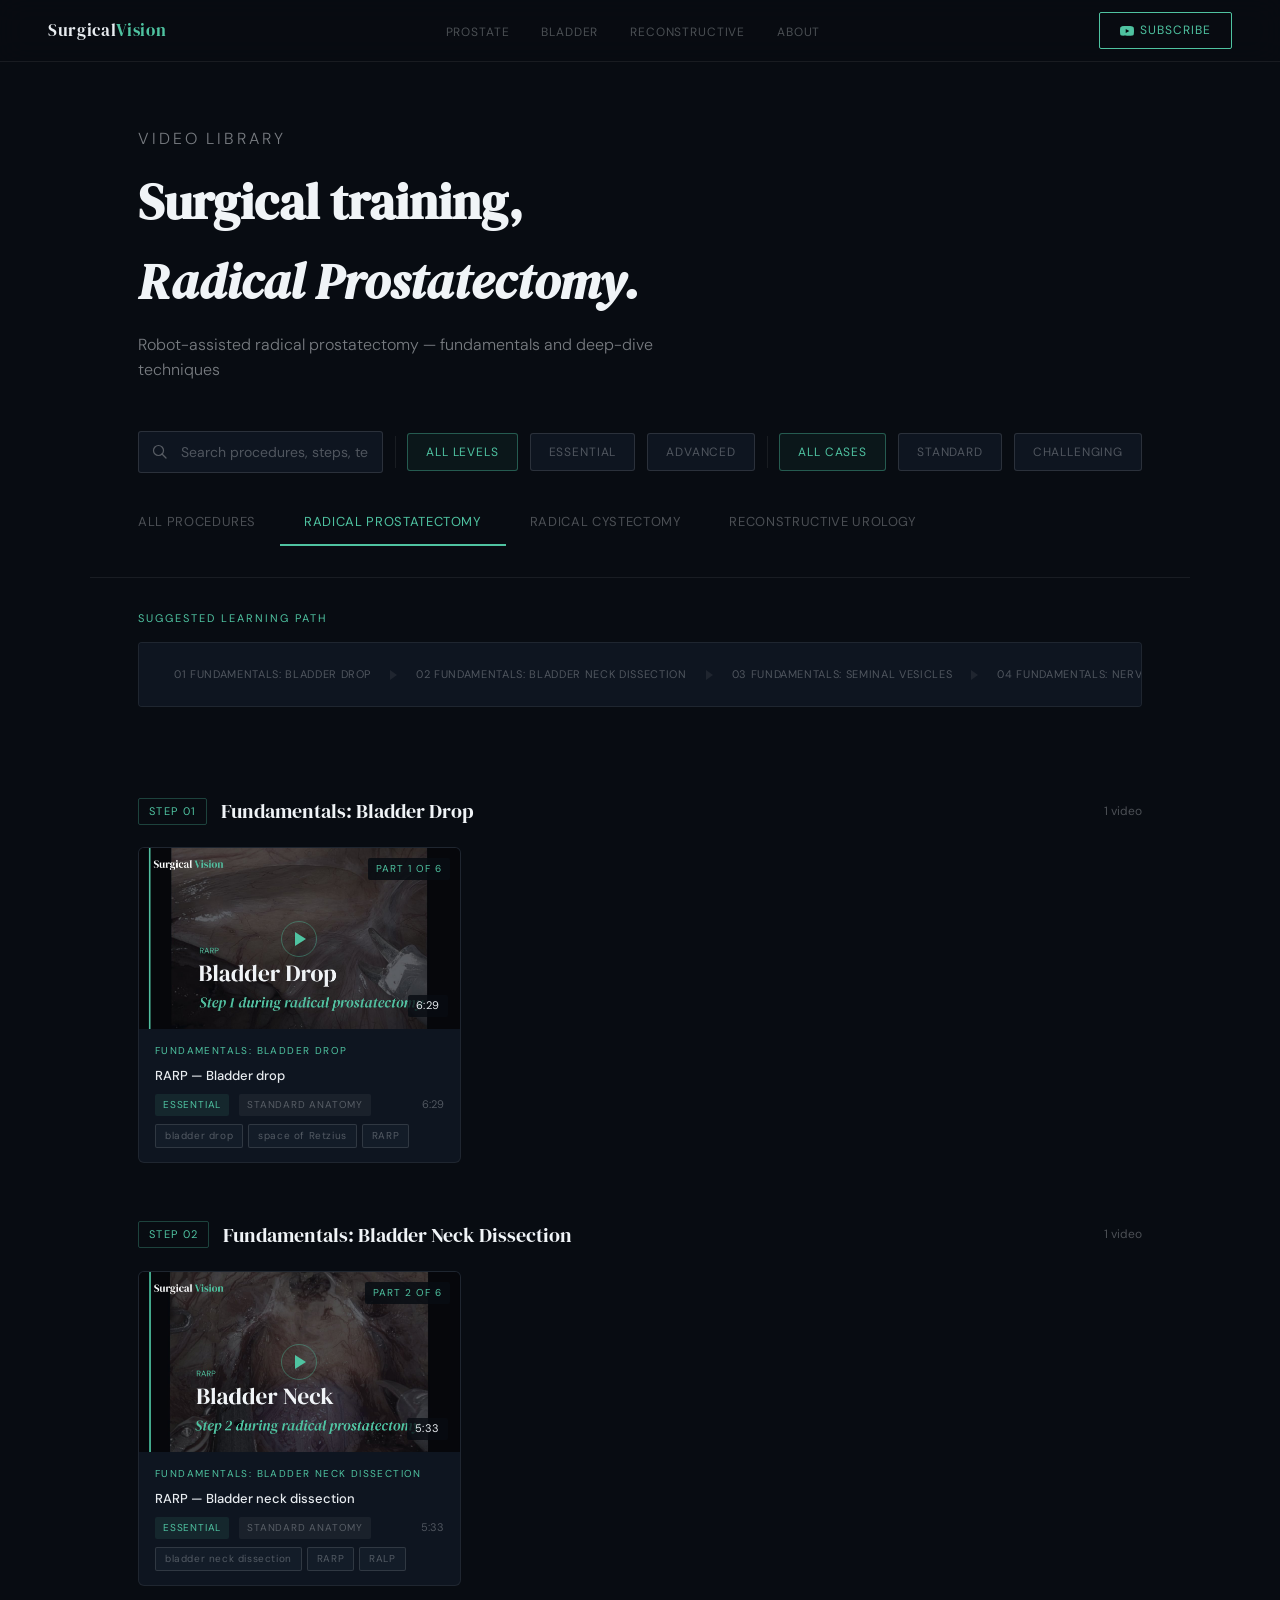
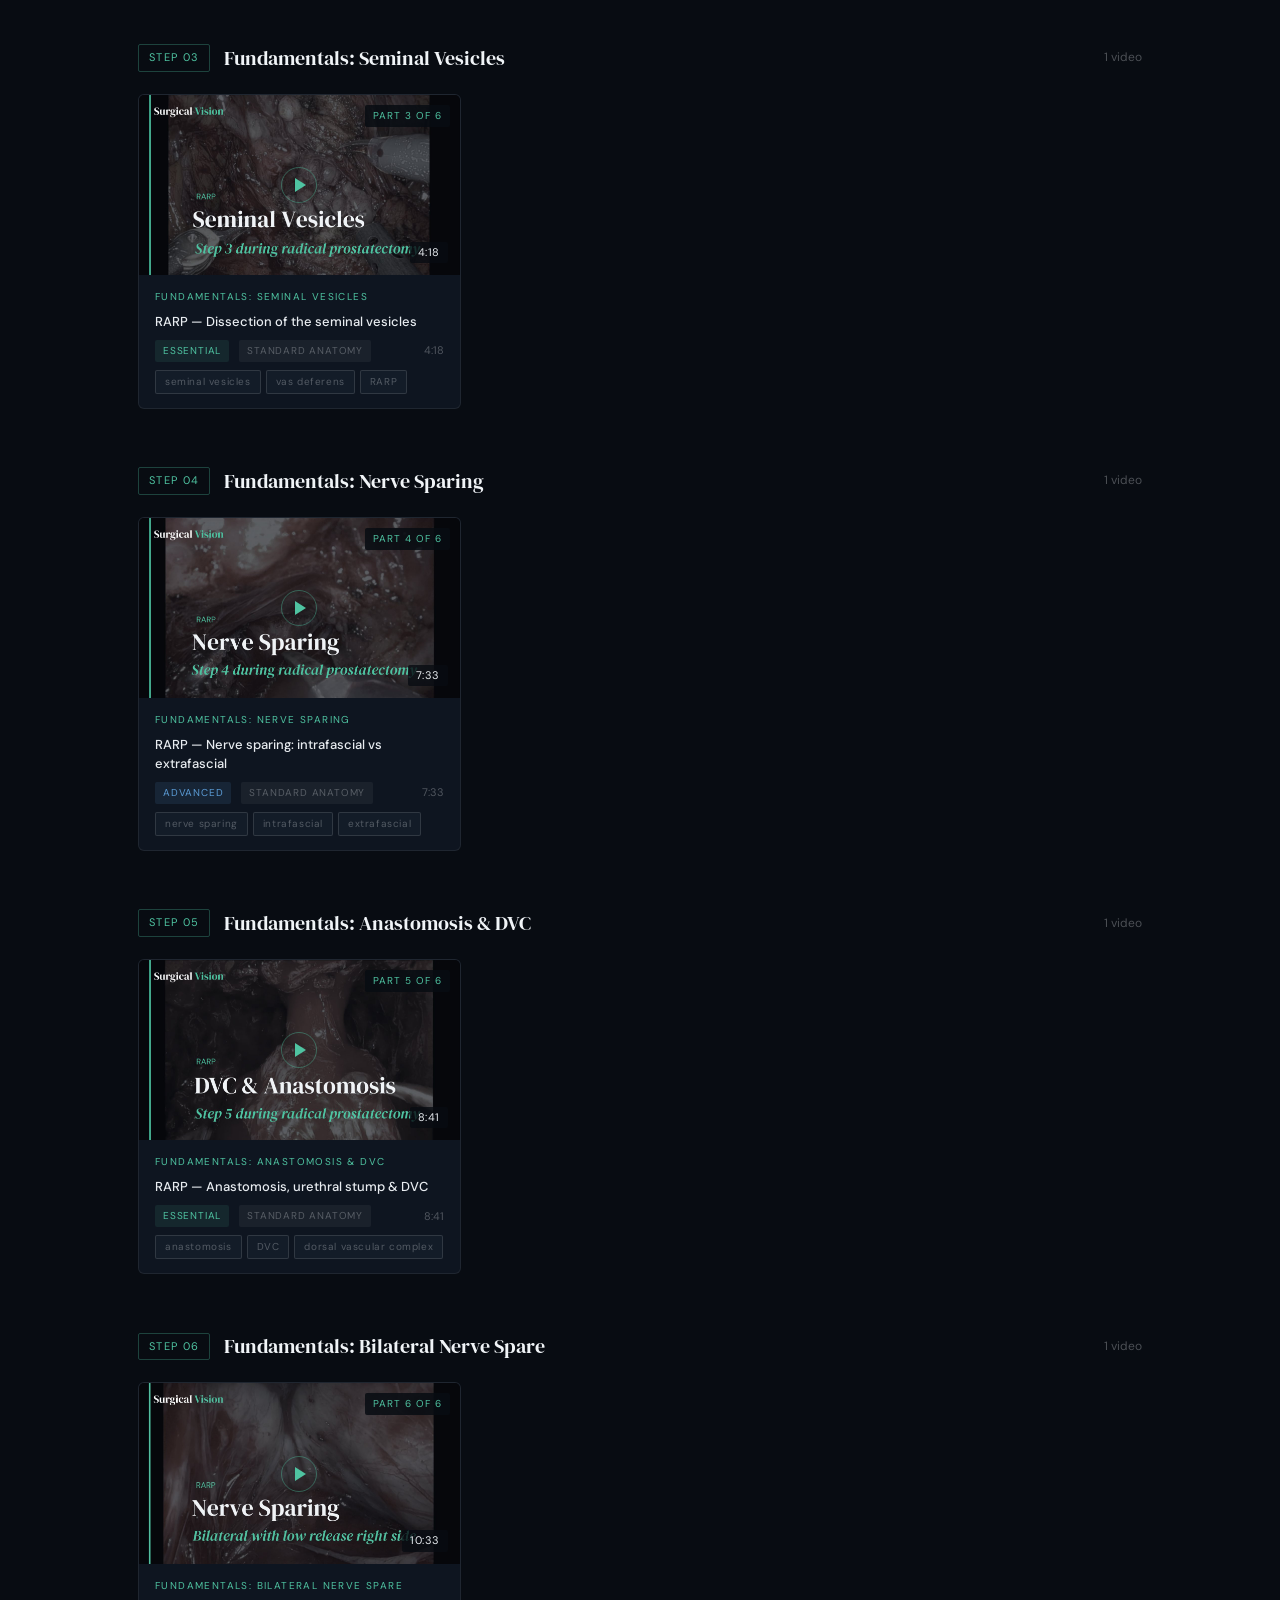
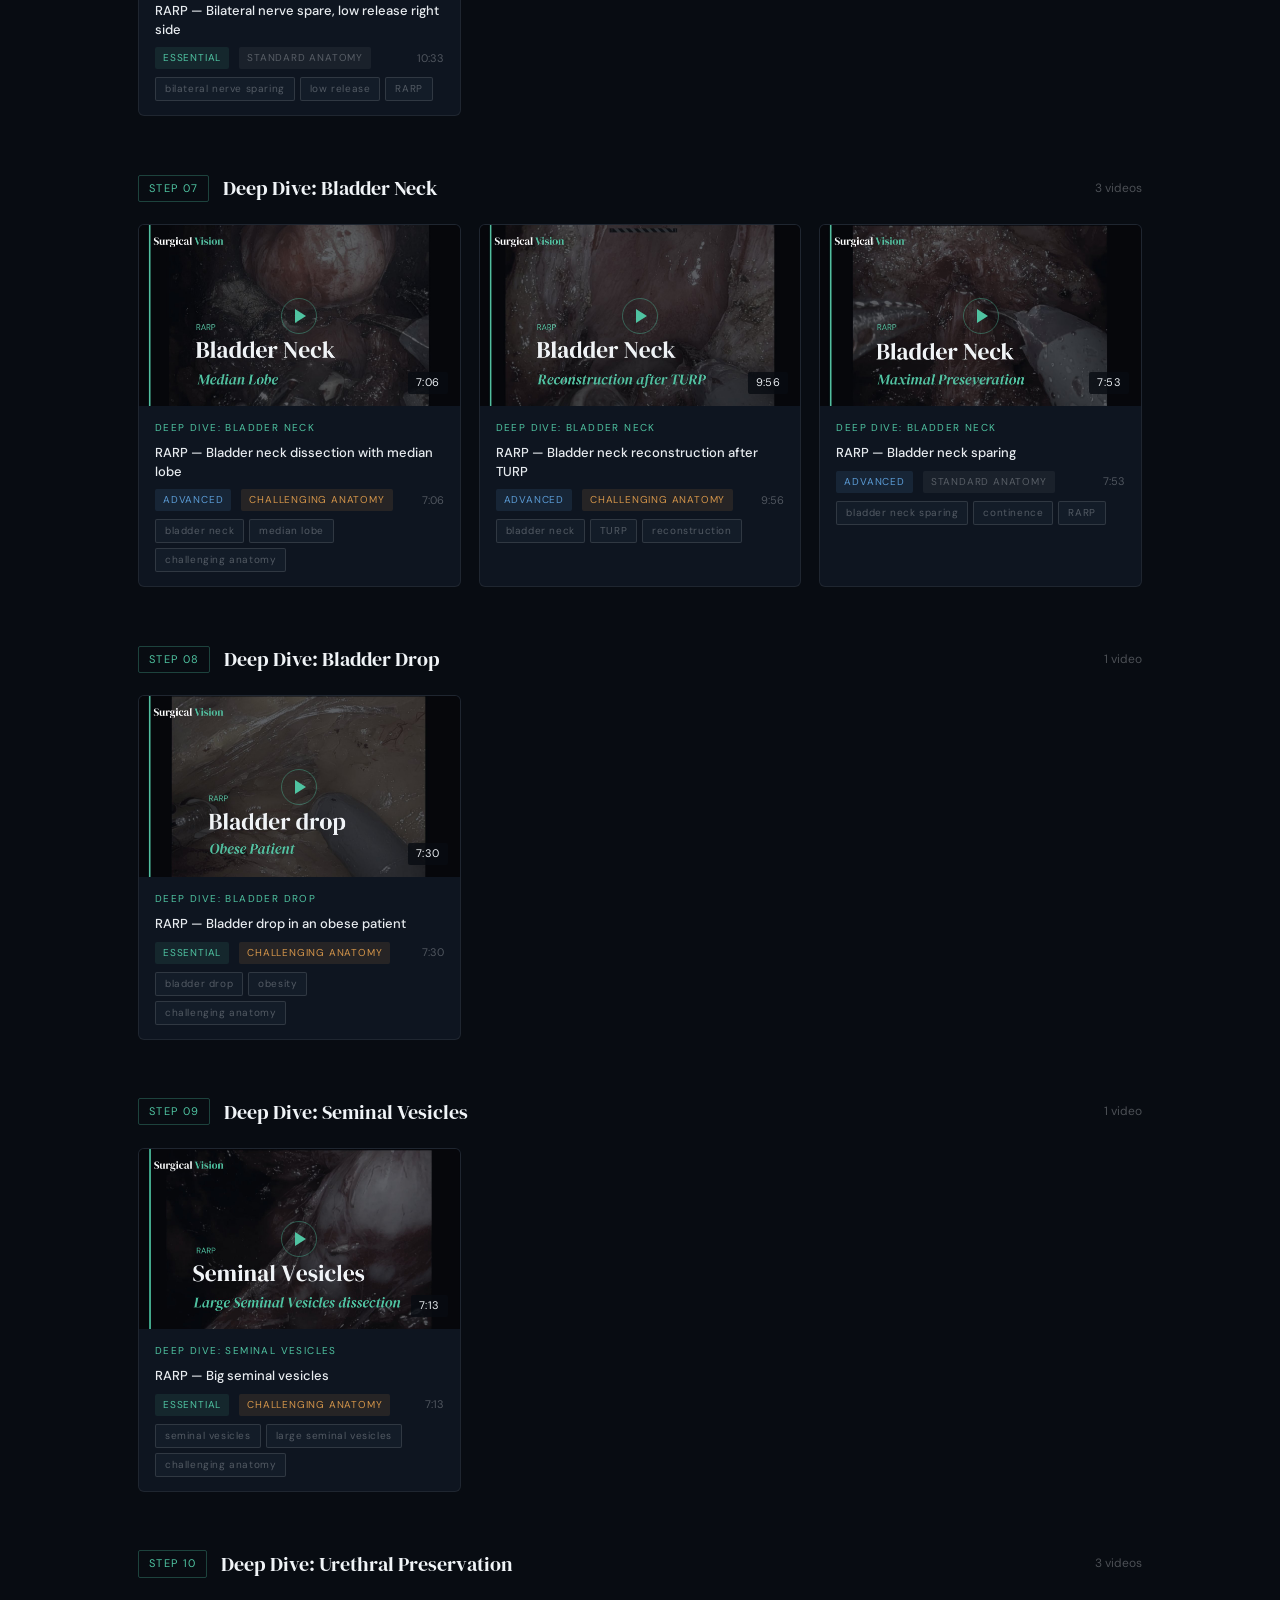
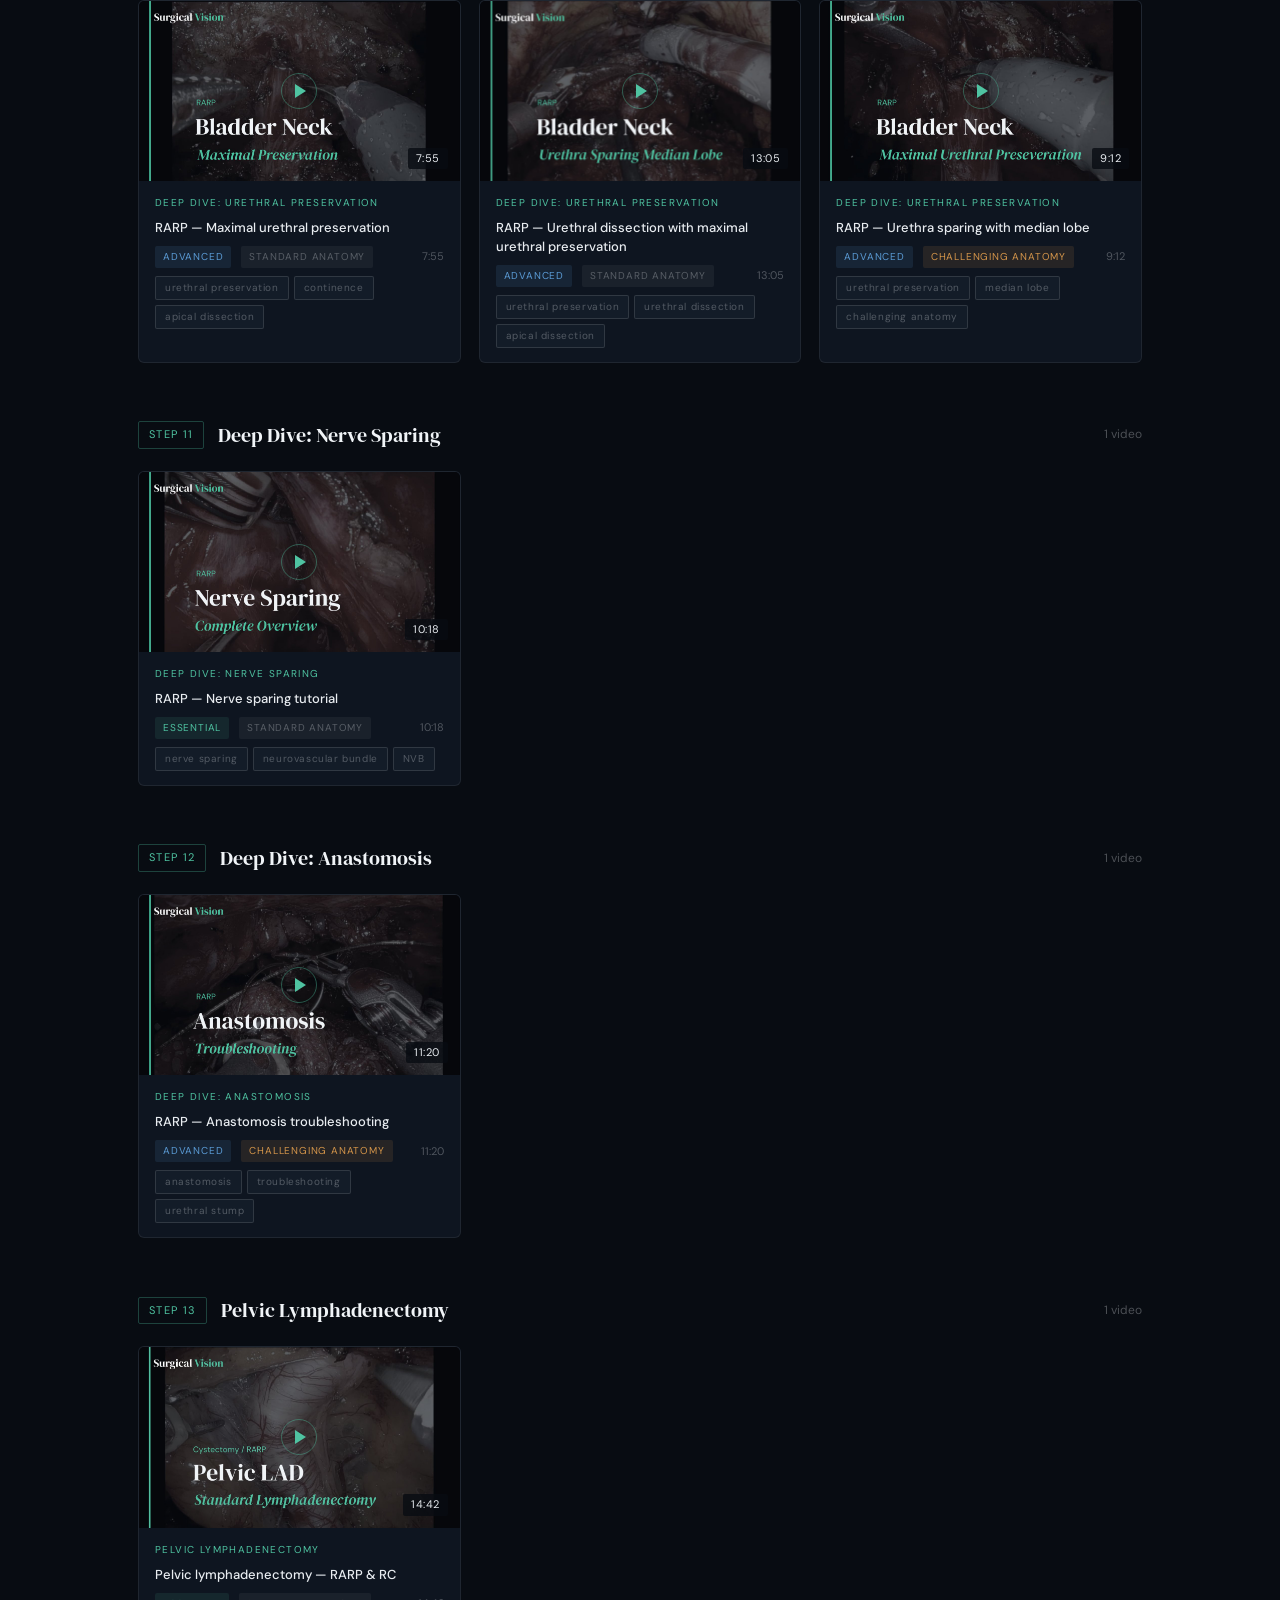
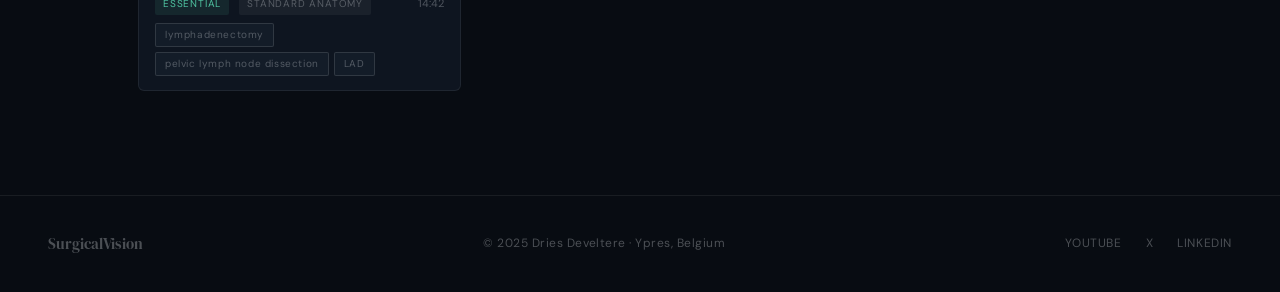
==== commit 975fdea0: "Add files via upload" ====
--- a/library.html
+++ b/library.html
@@ -10,7 +10,6 @@
 </head>
 <body>
 
-  <!-- NAV -->
   <nav class="nav">
     <a href="index.html" class="nav-logo">Surgical<span>Vision</span></a>
     <ul class="nav-links">
@@ -19,17 +18,18 @@
       <li><a href="library.html?proc=recon">Reconstructive</a></li>
       <li><a href="index.html#about">About</a></li>
     </ul>
-    <a href="https://www.youtube.com/@surgical.vision?sub_confirmation=1" target="_blank" class="nav-cta">Subscribe</a>
+    <a href="https://www.youtube.com/@surgical.vision?sub_confirmation=1" target="_blank" class="nav-cta">
+      <svg width="14" height="14" viewBox="0 0 24 24" fill="currentColor"><path d="M23.5 6.2a3 3 0 0 0-2.1-2.1C19.5 3.5 12 3.5 12 3.5s-7.5 0-9.4.6A3 3 0 0 0 .5 6.2C0 8.1 0 12 0 12s0 3.9.5 5.8a3 3 0 0 0 2.1 2.1c1.9.6 9.4.6 9.4.6s7.5 0 9.4-.6a3 3 0 0 0 2.1-2.1C24 15.9 24 12 24 12s0-3.9-.5-5.8zM9.8 15.5V8.5l6.3 3.5-6.3 3.5z"/></svg>
+      Subscribe
+    </a>
   </nav>
 
-  <!-- LIBRARY HERO -->
   <div class="library-hero">
     <p class="section-label">Video Library</p>
     <h1>Surgical training,<br><em id="hero-proc-name">step by step.</em></h1>
     <p id="hero-sub">Browse by procedure and surgical phase, or search for a specific technique, step, or anatomy.</p>
   </div>
 
-  <!-- SEARCH + FILTERS -->
   <div class="search-bar-wrap">
     <div class="search-input-wrap">
       <svg width="16" height="16" viewBox="0 0 16 16" fill="none">
@@ -48,25 +48,20 @@
     <button class="filter-btn" data-complex="Challenging anatomy" onclick="setComplex(this,'Challenging anatomy')">Challenging</button>
   </div>
 
-  <!-- PROCEDURE TABS -->
   <div class="proc-tabs" id="proc-tabs"></div>
 
-  <!-- CURRICULUM PATH -->
   <div style="padding: 32px 48px 0; max-width: 1100px; margin: 0 auto;" id="curriculum-wrap">
     <p class="section-label" style="margin-bottom:14px;">Suggested learning path</p>
     <div class="curriculum-path" id="curriculum-path"></div>
   </div>
 
-  <!-- LIBRARY BODY -->
   <div class="library-body" id="library-body"></div>
 
-  <!-- FOOTER -->
   <footer>
     <div class="footer-logo">SurgicalVision</div>
     <div class="footer-copy">© 2025 Dries Develtere · Ypres, Belgium</div>
     <div class="footer-links">
       <a href="https://www.youtube.com/@surgical.vision" target="_blank">YouTube</a>
-      <a href="https://substack.com" target="_blank">Substack</a>
       <a href="https://x.com/surigicalvision" target="_blank">X</a>
       <a href="https://www.linkedin.com/in/dries-develtere-72825b201/" target="_blank">LinkedIn</a>
     </div>
@@ -74,20 +69,13 @@
 
   <script src="js/common.js"></script>
   <script>
-    // ── State ──────────────────────────────────────────────────────────────────
-    const params      = new URLSearchParams(window.location.search);
+    const params = new URLSearchParams(window.location.search);
     let activeProcId  = params.get('proc') || 'rarp';
     let activeSearch  = '';
     let activeDiff    = 'all';
     let activeComplex = 'all';
 
-    // ── Init ───────────────────────────────────────────────────────────────────
-    function init() {
-      buildProcTabs();
-      buildCurriculumPath();
-      renderLibrary();
-      updateHeroText();
-    }
+    function init() { buildProcTabs(); buildCurriculumPath(); renderLibrary(); updateHeroText(); }
 
     function updateHeroText() {
       const proc = SV_DATA.procedures.find(p => p.id === activeProcId);
@@ -96,7 +84,6 @@
       document.getElementById('hero-sub').textContent = proc.tagline;
     }
 
-    // ── Procedure tabs ─────────────────────────────────────────────────────────
     function buildProcTabs() {
       const wrap = document.getElementById('proc-tabs');
       const allTab = `<button class="proc-tab ${activeProcId === 'all' ? 'active' : ''}" onclick="switchProc('all')">All procedures</button>`;
@@ -109,26 +96,16 @@
     function switchProc(id) {
       activeProcId = id;
       history.replaceState({}, '', id === 'all' ? 'library.html' : `library.html?proc=${id}`);
-      buildProcTabs();
-      buildCurriculumPath();
-      renderLibrary();
-      updateHeroText();
+      buildProcTabs(); buildCurriculumPath(); renderLibrary(); updateHeroText();
     }
 
-    // ── Curriculum path ────────────────────────────────────────────────────────
     function buildCurriculumPath() {
       const wrap = document.getElementById('curriculum-wrap');
       const path = document.getElementById('curriculum-path');
-
-      if (activeProcId === 'all') {
-        wrap.style.display = 'none';
-        return;
-      }
+      if (activeProcId === 'all') { wrap.style.display = 'none'; return; }
       wrap.style.display = 'block';
-
       const proc = SV_DATA.procedures.find(p => p.id === activeProcId);
       if (!proc) { wrap.style.display = 'none'; return; }
-
       const chapters = [...proc.chapters].sort((a,b) => a.order - b.order);
       path.innerHTML = chapters.map((ch, i) =>
         `<div class="path-step" onclick="scrollToChapter('${ch.id}')">
@@ -143,7 +120,6 @@
       if (el) el.scrollIntoView({ behavior: 'smooth', block: 'start' });
     }
 
-    // ── Filters ────────────────────────────────────────────────────────────────
     function setDiff(btn, val) {
       activeDiff = val;
       document.querySelectorAll('[data-diff]').forEach(b => b.classList.remove('active'));
@@ -162,7 +138,6 @@
       renderLibrary();
     });
 
-    // ── Render ─────────────────────────────────────────────────────────────────
     function filterVideos(videos) {
       return videos.filter(v => {
         if (activeProcId !== 'all' && v.procedureId !== activeProcId) return false;
@@ -179,64 +154,27 @@
     function renderLibrary() {
       const body = document.getElementById('library-body');
       const filtered = filterVideos(SV_DATA.videos);
-
-      if (filtered.length === 0) {
-        body.innerHTML = `<div class="no-results"><span>○</span>No videos match your search.</div>`;
-        return;
-      }
-
-      // Group by procedure → chapter
-      const procsToShow = activeProcId === 'all'
-        ? SV_DATA.procedures
-        : SV_DATA.procedures.filter(p => p.id === activeProcId);
-
+      if (filtered.length === 0) { body.innerHTML = `<div class="no-results"><span>○</span>No videos match your search.</div>`; return; }
+      const procsToShow = activeProcId === 'all' ? SV_DATA.procedures : SV_DATA.procedures.filter(p => p.id === activeProcId);
       let html = '';
       procsToShow.forEach(proc => {
         const procVideos = filtered.filter(v => v.procedureId === proc.id);
         if (procVideos.length === 0) return;
-
-        if (activeProcId === 'all') {
-          html += `<div style="margin-bottom:16px;padding-bottom:12px;border-bottom:0.5px solid var(--border);">
-            <p class="section-label">${proc.title}</p>
-          </div>`;
-        }
-
+        if (activeProcId === 'all') html += `<div style="margin-bottom:16px;padding-bottom:12px;border-bottom:0.5px solid var(--border);"><p class="section-label">${proc.title}</p></div>`;
         const chapters = [...proc.chapters].sort((a,b) => a.order - b.order);
         chapters.forEach(ch => {
-          const chVideos = procVideos
-            .filter(v => v.chapterId === ch.id)
-            .sort((a,b) => a.curriculumOrder - b.curriculumOrder);
+          const chVideos = procVideos.filter(v => v.chapterId === ch.id).sort((a,b) => a.curriculumOrder - b.curriculumOrder);
           if (chVideos.length === 0) return;
-
-          html += `
-            <div class="chapter-group" id="ch-${ch.id}">
-              <div class="chapter-header">
-                <span class="chapter-num">Step ${String(ch.order).padStart(2,'0')}</span>
-                <span class="chapter-title">${ch.title}</span>
-                <span class="chapter-count">${chVideos.length} video${chVideos.length > 1 ? 's' : ''}</span>
-              </div>
-              <div class="video-grid">
-                ${chVideos.map(v => buildVideoCard(v)).join('')}
-              </div>
-            </div>`;
+          html += `<div class="chapter-group" id="ch-${ch.id}">
+            <div class="chapter-header">
+              <span class="chapter-num">Step ${String(ch.order).padStart(2,'0')}</span>
+              <span class="chapter-title">${ch.title}</span>
+              <span class="chapter-count">${chVideos.length} video${chVideos.length > 1 ? 's' : ''}</span>
+            </div>
+            <div class="video-grid">${chVideos.map(v => buildVideoCard(v)).join('')}</div>
+          </div>`;
         });
-
-        // Videos not yet assigned to a chapter
-        const unassigned = procVideos.filter(v => !chapters.find(ch => ch.id === v.chapterId));
-        if (unassigned.length > 0) {
-          html += `
-            <div class="chapter-group">
-              <div class="chapter-header">
-                <span class="chapter-num">Other</span>
-                <span class="chapter-title">Additional videos</span>
-              </div>
-              <div class="video-grid">
-                ${unassigned.map(v => buildVideoCard(v)).join('')}
-              </div>
-            </div>`;
-        }
       });
-
       body.innerHTML = html || `<div class="no-results"><span>○</span>No videos match your search.</div>`;
     }
 
--- a/css/style.css
+++ b/css/style.css
@@ -16,403 +16,138 @@
   --teal-dim:  rgba(79,195,161,0.15);
   --blue:      #5b9bd5;
   --amber:     #d4954a;
-  --red:       #d45b5b;
   --radius:    6px;
   --nav-h:     62px;
 }
 
 html { scroll-behavior: smooth; }
+body { font-family: 'DM Sans', sans-serif; background: var(--bg); color: var(--text); font-size: 15px; line-height: 1.6; -webkit-font-smoothing: antialiased; }
 
-body {
-  font-family: 'DM Sans', sans-serif;
-  background: var(--bg);
-  color: var(--text);
-  font-size: 15px;
-  line-height: 1.6;
-  -webkit-font-smoothing: antialiased;
-}
-
-/* ── NAV ── */
-.nav {
-  position: sticky; top: 0; z-index: 200;
-  height: var(--nav-h);
-  display: flex; align-items: center; justify-content: space-between;
-  padding: 0 48px;
-  background: rgba(8,12,18,0.88);
-  backdrop-filter: blur(14px);
-  border-bottom: 0.5px solid var(--border);
-}
-.nav-logo {
-  font-family: 'DM Serif Display', serif;
-  font-size: 17px; letter-spacing: 0.04em;
-  color: var(--text); text-decoration: none;
-}
+.nav { position: sticky; top: 0; z-index: 200; height: var(--nav-h); display: flex; align-items: center; justify-content: space-between; padding: 0 48px; background: rgba(8,12,18,0.88); backdrop-filter: blur(14px); border-bottom: 0.5px solid var(--border); }
+.nav-logo { font-family: 'DM Serif Display', serif; font-size: 17px; letter-spacing: 0.04em; color: var(--text); text-decoration: none; }
 .nav-logo span { color: var(--teal); }
 .nav-links { display: flex; gap: 32px; list-style: none; }
-.nav-links a {
-  font-size: 12px; letter-spacing: 0.07em; text-transform: uppercase;
-  color: var(--text-3); text-decoration: none; transition: color .2s;
-}
-.nav-links a:hover, .nav-links a.active { color: var(--text); }
-.nav-cta {
-  font-size: 12px; letter-spacing: 0.08em; text-transform: uppercase;
-  color: var(--teal); border: 0.5px solid var(--teal);
-  padding: 8px 20px; border-radius: 2px;
-  background: transparent; cursor: pointer; transition: background .2s, color .2s;
-  font-family: 'DM Sans', sans-serif; text-decoration: none;
-  display: inline-flex; align-items: center;
-}
+.nav-links a { font-size: 12px; letter-spacing: 0.07em; text-transform: uppercase; color: var(--text-3); text-decoration: none; transition: color .2s; }
+.nav-links a:hover { color: var(--text); }
+.nav-cta { font-size: 12px; letter-spacing: 0.08em; text-transform: uppercase; color: var(--teal); border: 0.5px solid var(--teal); padding: 8px 20px; border-radius: 2px; background: transparent; cursor: pointer; transition: background .2s, color .2s; font-family: 'DM Sans', sans-serif; text-decoration: none; display: inline-flex; align-items: center; gap: 6px; }
 .nav-cta:hover { background: var(--teal); color: var(--bg); }
 
-/* ── HERO ── */
-.hero {
-  min-height: calc(100vh - var(--nav-h));
-  display: flex; flex-direction: column;
-  align-items: center; justify-content: center;
-  text-align: center; padding: 80px 48px 64px;
-  position: relative; overflow: hidden;
-}
-.hero-glow {
-  position: absolute; inset: 0; pointer-events: none;
-  background: radial-gradient(ellipse 70% 55% at 50% 60%, rgba(79,195,161,0.07) 0%, transparent 70%);
-}
-.hero-grid {
-  position: absolute; inset: 0; pointer-events: none;
-  background-image: linear-gradient(rgba(79,195,161,0.035) 1px, transparent 1px),
-                    linear-gradient(90deg, rgba(79,195,161,0.035) 1px, transparent 1px);
-  background-size: 60px 60px;
-}
-.eyebrow {
-  font-size: 11px; letter-spacing: 0.2em; text-transform: uppercase;
-  color: var(--teal); margin-bottom: 22px; position: relative;
-}
-.hero h1 {
-  font-family: 'DM Serif Display', serif;
-  font-size: clamp(40px, 6vw, 70px); line-height: 1.08; letter-spacing: -0.01em;
-  color: #f0f4f7; max-width: 800px; margin-bottom: 22px; position: relative;
-}
+.hero { min-height: calc(100vh - var(--nav-h)); display: flex; flex-direction: column; align-items: center; justify-content: center; text-align: center; padding: 80px 48px 64px; position: relative; overflow: hidden; }
+.hero-glow { position: absolute; inset: 0; pointer-events: none; background: radial-gradient(ellipse 70% 55% at 50% 60%, rgba(79,195,161,0.07) 0%, transparent 70%); }
+.hero-grid { position: absolute; inset: 0; pointer-events: none; background-image: linear-gradient(rgba(79,195,161,0.035) 1px, transparent 1px), linear-gradient(90deg, rgba(79,195,161,0.035) 1px, transparent 1px); background-size: 60px 60px; }
+.eyebrow { font-size: 11px; letter-spacing: 0.2em; text-transform: uppercase; color: var(--teal); margin-bottom: 22px; position: relative; }
+.hero h1 { font-family: 'DM Serif Display', serif; font-size: clamp(40px, 6vw, 70px); line-height: 1.08; letter-spacing: -0.01em; color: #f0f4f7; max-width: 800px; margin-bottom: 22px; position: relative; }
 .hero h1 em { font-style: italic; color: var(--teal); }
-.hero-sub {
-  font-size: 17px; color: var(--text-2); max-width: 500px;
-  line-height: 1.75; margin-bottom: 44px; position: relative; font-weight: 300;
-}
+.hero-sub { font-size: 17px; color: var(--text-2); max-width: 500px; line-height: 1.75; margin-bottom: 44px; position: relative; font-weight: 300; }
 .btn-row { display: flex; gap: 14px; position: relative; flex-wrap: wrap; justify-content: center; }
-.btn-primary {
-  font-family: 'DM Sans', sans-serif; font-size: 12px; letter-spacing: 0.08em;
-  text-transform: uppercase; font-weight: 500;
-  background: var(--teal); color: var(--bg); border: none;
-  padding: 14px 32px; border-radius: 2px; cursor: pointer;
-  transition: background .2s; text-decoration: none; display: inline-flex; align-items: center;
-}
+.btn-primary { font-family: 'DM Sans', sans-serif; font-size: 12px; letter-spacing: 0.08em; text-transform: uppercase; font-weight: 500; background: var(--teal); color: var(--bg); border: none; padding: 14px 32px; border-radius: 2px; cursor: pointer; transition: background .2s; text-decoration: none; display: inline-flex; align-items: center; gap: 8px; }
 .btn-primary:hover { background: var(--teal-2); }
-.btn-ghost {
-  font-family: 'DM Sans', sans-serif; font-size: 12px; letter-spacing: 0.08em;
-  text-transform: uppercase; background: transparent; color: var(--text-2);
-  border: 0.5px solid var(--border-md); padding: 14px 32px; border-radius: 2px;
-  cursor: pointer; transition: border-color .2s, color .2s;
-  text-decoration: none; display: inline-flex; align-items: center;
-}
+.btn-ghost { font-family: 'DM Sans', sans-serif; font-size: 12px; letter-spacing: 0.08em; text-transform: uppercase; background: transparent; color: var(--text-2); border: 0.5px solid var(--border-md); padding: 14px 32px; border-radius: 2px; cursor: pointer; transition: border-color .2s, color .2s; text-decoration: none; display: inline-flex; align-items: center; }
 .btn-ghost:hover { border-color: rgba(255,255,255,0.35); color: var(--text); }
 
-.hero-stats {
-  display: flex; margin-top: 64px; position: relative;
-  border: 0.5px solid var(--border); border-radius: 4px; overflow: hidden;
-  max-width: 720px; width: 100%;
-}
-.hero-stat {
-  flex: 1; padding: 18px 20px; text-align: center;
-  border-right: 0.5px solid var(--border);
-}
+.hero-stats { display: flex; margin-top: 64px; position: relative; border: 0.5px solid var(--border); border-radius: 4px; overflow: hidden; max-width: 720px; width: 100%; }
+.hero-stat { flex: 1; padding: 18px 20px; text-align: center; border-right: 0.5px solid var(--border); }
 .hero-stat:last-child { border-right: none; }
-.hero-stat-num {
-  font-family: 'DM Serif Display', serif; font-size: 26px; color: var(--teal);
-  display: block; margin-bottom: 3px;
-}
+.hero-stat-num { font-family: 'DM Serif Display', serif; font-size: 26px; color: var(--teal); display: block; margin-bottom: 3px; }
 .hero-stat-label { font-size: 10px; letter-spacing: 0.12em; text-transform: uppercase; color: var(--text-3); }
 
-/* ── SECTION SHELL ── */
 .section { padding: 88px 48px; max-width: 1100px; margin: 0 auto; }
 .section-label { font-size: 11px; letter-spacing: 0.18em; text-transform: uppercase; color: var(--teal); margin-bottom: 10px; }
-.section-title {
-  font-family: 'DM Serif Display', serif;
-  font-size: clamp(26px, 3.5vw, 40px); color: #f0f4f7; line-height: 1.15;
-}
+.section-title { font-family: 'DM Serif Display', serif; font-size: clamp(26px, 3.5vw, 40px); color: #f0f4f7; line-height: 1.15; }
 .section-header { display: flex; justify-content: space-between; align-items: flex-end; margin-bottom: 36px; }
-.link-quiet {
-  font-size: 12px; letter-spacing: 0.08em; text-transform: uppercase;
-  color: rgba(79,195,161,0.6); background: transparent; border: none;
-  cursor: pointer; font-family: 'DM Sans', sans-serif;
-  text-decoration: none; transition: color .2s;
-}
+.link-quiet { font-size: 12px; letter-spacing: 0.08em; text-transform: uppercase; color: rgba(79,195,161,0.6); background: transparent; border: none; cursor: pointer; font-family: 'DM Sans', sans-serif; text-decoration: none; transition: color .2s; }
 .link-quiet:hover { color: var(--teal); }
 
 hr.divider { border: none; border-top: 0.5px solid var(--border); margin: 0 48px; }
 
-/* ── FEATURED VIDEO ── */
-.featured-card {
-  display: grid; grid-template-columns: 1fr 1fr;
-  border: 0.5px solid var(--border); border-radius: var(--radius);
-  overflow: hidden; background: var(--bg-2); margin-bottom: 24px;
-}
-.featured-thumb {
-  aspect-ratio: 16/9; background: var(--bg-3);
-  display: flex; align-items: center; justify-content: center;
-  position: relative;
-}
-.badge-new {
-  position: absolute; top: 14px; left: 14px;
-  font-size: 10px; letter-spacing: 0.12em; text-transform: uppercase;
-  background: var(--teal); color: var(--bg);
-  padding: 4px 10px; border-radius: 2px; font-weight: 500;
-}
-.play-btn {
-  width: 52px; height: 52px; border-radius: 50%;
-  border: 1px solid rgba(79,195,161,0.5);
-  display: flex; align-items: center; justify-content: center;
-  transition: border-color .2s, background .2s; cursor: pointer;
-}
+.featured-card { display: grid; grid-template-columns: 1fr 1fr; border: 0.5px solid var(--border); border-radius: var(--radius); overflow: hidden; background: var(--bg-2); margin-bottom: 24px; }
+.featured-thumb { aspect-ratio: 16/9; background: var(--bg-3); display: flex; align-items: center; justify-content: center; position: relative; }
+.badge-new { position: absolute; top: 14px; left: 14px; font-size: 10px; letter-spacing: 0.12em; text-transform: uppercase; background: var(--teal); color: var(--bg); padding: 4px 10px; border-radius: 2px; font-weight: 500; z-index: 2; }
+.play-btn { width: 52px; height: 52px; border-radius: 50%; border: 1px solid rgba(79,195,161,0.5); display: flex; align-items: center; justify-content: center; transition: border-color .2s, background .2s; cursor: pointer; position: relative; z-index: 2; }
 .play-btn:hover { background: var(--teal-dim); border-color: var(--teal); }
-.play-icon {
-  width: 0; height: 0;
-  border-top: 10px solid transparent; border-bottom: 10px solid transparent;
-  border-left: 16px solid var(--teal); margin-left: 4px;
-}
-.duration-badge {
-  position: absolute; bottom: 12px; right: 12px;
-  font-size: 11px; color: var(--text-2); letter-spacing: 0.04em;
-  background: rgba(8,12,18,0.75); padding: 2px 8px; border-radius: 2px;
-}
+.play-icon { width: 0; height: 0; border-top: 10px solid transparent; border-bottom: 10px solid transparent; border-left: 16px solid var(--teal); margin-left: 4px; }
+.duration-badge { position: absolute; bottom: 12px; right: 12px; font-size: 11px; color: #e8ecf0; letter-spacing: 0.04em; background: rgba(8,12,18,0.8); padding: 2px 8px; border-radius: 2px; z-index: 2; }
 .featured-meta { padding: 32px 30px; display: flex; flex-direction: column; justify-content: center; }
 .video-tag { font-size: 10px; letter-spacing: 0.14em; text-transform: uppercase; color: var(--teal); margin-bottom: 8px; display: block; }
 .featured-meta .video-title { font-size: 19px; font-weight: 400; color: var(--text); line-height: 1.35; margin-bottom: 12px; }
 .featured-meta .video-desc { font-size: 13px; color: var(--text-2); line-height: 1.65; }
-.watch-link {
-  margin-top: 22px; display: inline-flex; align-items: center; gap: 8px;
-  font-size: 12px; letter-spacing: 0.08em; text-transform: uppercase;
-  color: var(--teal); cursor: pointer; border: none; background: transparent;
-  font-family: 'DM Sans', sans-serif; padding: 0; text-decoration: none;
-  transition: gap .2s;
-}
+.watch-link { margin-top: 22px; display: inline-flex; align-items: center; gap: 8px; font-size: 12px; letter-spacing: 0.08em; text-transform: uppercase; color: var(--teal); cursor: pointer; border: none; background: transparent; font-family: 'DM Sans', sans-serif; padding: 0; text-decoration: none; transition: gap .2s; }
 .watch-link:hover { gap: 14px; }
 
-/* ── VIDEO GRID ── */
 .video-grid { display: grid; grid-template-columns: repeat(3, minmax(0,1fr)); gap: 18px; }
-.video-card {
-  background: var(--bg-2); border: 0.5px solid var(--border);
-  border-radius: var(--radius); overflow: hidden; cursor: pointer;
-  transition: border-color .2s, transform .2s; text-decoration: none; display: block;
-}
+.video-card { background: var(--bg-2); border: 0.5px solid var(--border); border-radius: var(--radius); overflow: hidden; cursor: pointer; transition: border-color .2s, transform .2s; text-decoration: none; display: block; }
 .video-card:hover { border-color: rgba(79,195,161,0.3); transform: translateY(-2px); }
-.video-thumb {
-  width: 100%; aspect-ratio: 16/9; background: var(--bg-3);
-  display: flex; align-items: center; justify-content: center; position: relative;
-}
-.thumb-proc-label {
-  position: absolute; top: 10px; left: 10px;
-  font-size: 10px; letter-spacing: 0.1em; text-transform: uppercase;
-  color: rgba(79,195,161,0.5);
-}
-.play-btn-sm {
-  width: 36px; height: 36px; border-radius: 50%;
-  border: 1px solid rgba(79,195,161,0.4);
-  display: flex; align-items: center; justify-content: center;
-}
-.play-icon-sm {
-  width: 0; height: 0;
-  border-top: 7px solid transparent; border-bottom: 7px solid transparent;
-  border-left: 11px solid var(--teal); margin-left: 3px;
-}
+.video-thumb { width: 100%; aspect-ratio: 16/9; background: var(--bg-3); display: flex; align-items: center; justify-content: center; position: relative; }
+.play-btn-sm { width: 36px; height: 36px; border-radius: 50%; border: 1px solid rgba(79,195,161,0.4); display: flex; align-items: center; justify-content: center; position: relative; z-index: 2; }
+.play-icon-sm { width: 0; height: 0; border-top: 7px solid transparent; border-bottom: 7px solid transparent; border-left: 11px solid var(--teal); margin-left: 3px; }
+.series-label { position: absolute; top: 10px; right: 10px; font-size: 10px; letter-spacing: 0.1em; text-transform: uppercase; background: rgba(8,12,18,0.85); color: var(--teal); padding: 3px 8px; border-radius: 2px; z-index: 2; }
 .video-meta { padding: 14px 16px; }
 .video-title { font-size: 13px; font-weight: 500; color: var(--text); line-height: 1.45; margin-bottom: 8px; }
-.video-desc { font-size: 12px; color: var(--text-2); line-height: 1.55; margin-bottom: 10px; }
 .tag-row { display: flex; flex-wrap: wrap; gap: 5px; margin-top: 8px; }
-.tag {
-  font-size: 10px; letter-spacing: 0.06em;
-  background: var(--bg-3); border: 0.5px solid var(--border-md);
-  color: var(--text-3); padding: 3px 9px; border-radius: 2px;
-}
+.tag { font-size: 10px; letter-spacing: 0.06em; background: var(--bg-3); border: 0.5px solid var(--border-md); color: var(--text-3); padding: 3px 9px; border-radius: 2px; }
 .meta-row { display: flex; align-items: center; gap: 10px; margin-top: 8px; }
-.meta-pill {
-  font-size: 10px; letter-spacing: 0.08em; text-transform: uppercase;
-  padding: 3px 8px; border-radius: 2px;
-}
-.pill-essential { background: rgba(79,195,161,0.1); color: var(--teal); }
+.meta-pill { font-size: 10px; letter-spacing: 0.08em; text-transform: uppercase; padding: 3px 8px; border-radius: 2px; }
+.pill-essential  { background: rgba(79,195,161,0.1); color: var(--teal); }
 .pill-advanced   { background: rgba(91,155,213,0.12); color: var(--blue); }
-.pill-challenging { background: rgba(212,149,74,0.12); color: var(--amber); }
+.pill-challenging{ background: rgba(212,149,74,0.12); color: var(--amber); }
 .pill-standard   { background: rgba(255,255,255,0.05); color: var(--text-3); }
 .meta-duration   { font-size: 11px; color: var(--text-3); margin-left: auto; }
 
-/* ── ABOUT ── */
 .about-grid { display: grid; grid-template-columns: 1fr 1.3fr; gap: 80px; align-items: center; }
-.about-portrait {
-  aspect-ratio: 3/4; background: var(--bg-2);
-  border: 0.5px solid var(--border); border-radius: var(--radius);
-  display: flex; flex-direction: column; align-items: center; justify-content: center;
-  gap: 10px; color: var(--text-3); font-size: 12px; letter-spacing: 0.06em;
-}
+.about-portrait { aspect-ratio: 3/4; background: var(--bg-2); border: 0.5px solid var(--border); border-radius: var(--radius); display: flex; flex-direction: column; align-items: center; justify-content: center; gap: 10px; color: var(--text-3); font-size: 12px; letter-spacing: 0.06em; }
 .about-portrait svg { opacity: 0.18; }
-.about-text h2 {
-  font-family: 'DM Serif Display', serif; font-size: 36px;
-  color: #f0f4f7; line-height: 1.2; margin-bottom: 18px;
-}
+.about-text h2 { font-family: 'DM Serif Display', serif; font-size: 36px; color: #f0f4f7; line-height: 1.2; margin-bottom: 18px; }
 .about-text p { font-size: 15px; color: var(--text-2); line-height: 1.8; margin-bottom: 14px; font-weight: 300; }
 .about-pills { display: flex; flex-wrap: wrap; gap: 8px; margin-top: 20px; }
-.about-pill {
-  font-size: 11px; letter-spacing: 0.08em; text-transform: uppercase;
-  padding: 5px 14px; border: 0.5px solid rgba(79,195,161,0.25);
-  border-radius: 2px; color: rgba(79,195,161,0.7);
-}
+.about-pill { font-size: 11px; letter-spacing: 0.08em; text-transform: uppercase; padding: 5px 14px; border: 0.5px solid rgba(79,195,161,0.25); border-radius: 2px; color: rgba(79,195,161,0.7); }
 
-/* ── NEWSLETTER ── */
-.newsletter-band {
-  background: var(--bg-2);
-  border-top: 0.5px solid var(--border); border-bottom: 0.5px solid var(--border);
-  padding: 80px 48px; text-align: center;
-}
-.newsletter-band h2 {
-  font-family: 'DM Serif Display', serif; font-size: 30px; color: #f0f4f7; margin-bottom: 8px;
-}
+.newsletter-band { background: var(--bg-2); border-top: 0.5px solid var(--border); border-bottom: 0.5px solid var(--border); padding: 80px 48px; text-align: center; }
+.newsletter-band h2 { font-family: 'DM Serif Display', serif; font-size: 30px; color: #f0f4f7; margin-bottom: 8px; }
 .newsletter-band p { font-size: 15px; color: var(--text-2); margin-bottom: 30px; font-weight: 300; }
-.email-row {
-  display: flex; max-width: 420px; margin: 0 auto;
-  border: 0.5px solid var(--border-md); border-radius: 3px; overflow: hidden;
-}
-.email-row input {
-  flex: 1; background: var(--bg-3); border: none; padding: 13px 18px;
-  font-family: 'DM Sans', sans-serif; font-size: 14px; color: var(--text); outline: none;
-}
-.email-row input::placeholder { color: var(--text-3); }
-.email-row button {
-  background: var(--teal); color: var(--bg); border: none; padding: 13px 22px;
-  font-family: 'DM Sans', sans-serif; font-size: 11px;
-  letter-spacing: 0.1em; text-transform: uppercase; font-weight: 500;
-  cursor: pointer; white-space: nowrap; transition: background .2s;
-}
-.email-row button:hover { background: var(--teal-2); }
 
-/* ── FOOTER ── */
-footer {
-  padding: 36px 48px; display: flex; align-items: center;
-  justify-content: space-between; border-top: 0.5px solid var(--border);
-  flex-wrap: wrap; gap: 12px;
-}
+footer { padding: 36px 48px; display: flex; align-items: center; justify-content: space-between; border-top: 0.5px solid var(--border); flex-wrap: wrap; gap: 12px; }
 .footer-logo { font-family: 'DM Serif Display', serif; font-size: 15px; color: var(--text-3); }
 .footer-copy { font-size: 12px; color: var(--text-3); letter-spacing: 0.04em; }
 .footer-links { display: flex; gap: 24px; }
-.footer-links a {
-  font-size: 12px; color: var(--text-3); text-decoration: none;
-  letter-spacing: 0.05em; text-transform: uppercase; transition: color .2s;
-}
+.footer-links a { font-size: 12px; color: var(--text-3); text-decoration: none; letter-spacing: 0.05em; text-transform: uppercase; transition: color .2s; }
 .footer-links a:hover { color: var(--teal); }
 
-/* ── LIBRARY PAGE ── */
-.library-hero {
-  padding: 64px 48px 48px;
-  max-width: 1100px; margin: 0 auto;
-}
-.library-hero h1 {
-  font-family: 'DM Serif Display', serif;
-  font-size: clamp(30px, 4vw, 50px); color: #f0f4f7; margin-bottom: 10px;
-}
+.library-hero { padding: 64px 48px 48px; max-width: 1100px; margin: 0 auto; }
+.library-hero h1 { font-family: 'DM Serif Display', serif; font-size: clamp(30px, 4vw, 50px); color: #f0f4f7; margin-bottom: 10px; }
 .library-hero p { font-size: 16px; color: var(--text-2); font-weight: 300; max-width: 560px; }
 
-/* Search & filters */
-.search-bar-wrap {
-  padding: 0 48px 40px; max-width: 1100px; margin: 0 auto;
-  display: flex; gap: 12px; flex-wrap: wrap; align-items: center;
-}
+.search-bar-wrap { padding: 0 48px 40px; max-width: 1100px; margin: 0 auto; display: flex; gap: 12px; flex-wrap: wrap; align-items: center; }
 .search-input-wrap { flex: 1; position: relative; min-width: 240px; }
-.search-input-wrap svg {
-  position: absolute; left: 14px; top: 50%; transform: translateY(-50%);
-  opacity: 0.3; pointer-events: none;
-}
-#search-input {
-  width: 100%; background: var(--bg-2); border: 0.5px solid var(--border-md);
-  border-radius: 3px; padding: 11px 14px 11px 42px;
-  font-family: 'DM Sans', sans-serif; font-size: 14px;
-  color: var(--text); outline: none; transition: border-color .2s;
-}
+.search-input-wrap svg { position: absolute; left: 14px; top: 50%; transform: translateY(-50%); opacity: 0.3; pointer-events: none; }
+#search-input { width: 100%; background: var(--bg-2); border: 0.5px solid var(--border-md); border-radius: 3px; padding: 11px 14px 11px 42px; font-family: 'DM Sans', sans-serif; font-size: 14px; color: var(--text); outline: none; transition: border-color .2s; }
 #search-input:focus { border-color: rgba(79,195,161,0.4); }
 #search-input::placeholder { color: var(--text-3); }
-
-.filter-btn {
-  font-family: 'DM Sans', sans-serif; font-size: 12px; letter-spacing: 0.07em;
-  text-transform: uppercase; background: var(--bg-2);
-  border: 0.5px solid var(--border-md); color: var(--text-3);
-  padding: 10px 18px; border-radius: 3px; cursor: pointer; transition: all .2s;
-}
-.filter-btn:hover, .filter-btn.active {
-  border-color: rgba(79,195,161,0.4); color: var(--teal);
-  background: rgba(79,195,161,0.06);
-}
+.filter-btn { font-family: 'DM Sans', sans-serif; font-size: 12px; letter-spacing: 0.07em; text-transform: uppercase; background: var(--bg-2); border: 0.5px solid var(--border-md); color: var(--text-3); padding: 10px 18px; border-radius: 3px; cursor: pointer; transition: all .2s; }
+.filter-btn:hover, .filter-btn.active { border-color: rgba(79,195,161,0.4); color: var(--teal); background: rgba(79,195,161,0.06); }
 .filter-sep { width: 0.5px; height: 32px; background: var(--border); align-self: center; }
 
-/* Procedure tabs */
-.proc-tabs {
-  padding: 0 48px 32px; max-width: 1100px; margin: 0 auto;
-  display: flex; gap: 0; border-bottom: 0.5px solid var(--border);
-}
-.proc-tab {
-  font-family: 'DM Sans', sans-serif; font-size: 13px; letter-spacing: 0.05em;
-  text-transform: uppercase; background: transparent; border: none;
-  color: var(--text-3); cursor: pointer; padding: 0 24px 14px;
-  border-bottom: 2px solid transparent; margin-bottom: -0.5px;
-  transition: color .2s, border-color .2s;
-}
+.proc-tabs { padding: 0 48px 32px; max-width: 1100px; margin: 0 auto; display: flex; gap: 0; border-bottom: 0.5px solid var(--border); }
+.proc-tab { font-family: 'DM Sans', sans-serif; font-size: 13px; letter-spacing: 0.05em; text-transform: uppercase; background: transparent; border: none; color: var(--text-3); cursor: pointer; padding: 0 24px 14px; border-bottom: 2px solid transparent; margin-bottom: -0.5px; transition: color .2s, border-color .2s; }
 .proc-tab:first-child { padding-left: 0; }
 .proc-tab:hover { color: var(--text-2); }
 .proc-tab.active { color: var(--teal); border-bottom-color: var(--teal); }
 
-/* Chapter groups */
-.library-body { padding: 48px 48px; max-width: 1100px; margin: 0 auto; }
-
+.library-body { padding: 48px; max-width: 1100px; margin: 0 auto; }
 .chapter-group { margin-bottom: 56px; }
-.chapter-header {
-  display: flex; align-items: center; gap: 14px; margin-bottom: 20px;
-}
-.chapter-num {
-  font-size: 11px; letter-spacing: 0.12em; text-transform: uppercase;
-  color: var(--teal); border: 0.5px solid rgba(79,195,161,0.3);
-  padding: 4px 10px; border-radius: 2px; white-space: nowrap;
-}
-.chapter-title {
-  font-family: 'DM Serif Display', serif; font-size: 20px; color: #f0f4f7;
-}
+.chapter-header { display: flex; align-items: center; gap: 14px; margin-bottom: 20px; }
+.chapter-num { font-size: 11px; letter-spacing: 0.12em; text-transform: uppercase; color: var(--teal); border: 0.5px solid rgba(79,195,161,0.3); padding: 4px 10px; border-radius: 2px; white-space: nowrap; }
+.chapter-title { font-family: 'DM Serif Display', serif; font-size: 20px; color: #f0f4f7; }
 .chapter-count { font-size: 12px; color: var(--text-3); margin-left: auto; }
 
-/* Curriculum path indicator */
-.curriculum-path {
-  display: flex; align-items: center; gap: 0;
-  background: var(--bg-2); border: 0.5px solid var(--border);
-  border-radius: 4px; overflow-x: auto; padding: 16px 20px;
-  margin-bottom: 40px; scrollbar-width: none;
-}
+.curriculum-path { display: flex; align-items: center; background: var(--bg-2); border: 0.5px solid var(--border); border-radius: 4px; overflow-x: auto; padding: 16px 20px; margin-bottom: 40px; scrollbar-width: none; }
 .curriculum-path::-webkit-scrollbar { display: none; }
-.path-step {
-  display: flex; align-items: center; flex-shrink: 0; cursor: pointer;
-}
-.path-node {
-  font-size: 11px; letter-spacing: 0.06em; text-transform: uppercase;
-  padding: 6px 14px; border-radius: 2px; white-space: nowrap;
-  color: var(--text-3); background: transparent; transition: all .2s;
-  border: 0.5px solid transparent;
-}
+.path-step { display: flex; align-items: center; flex-shrink: 0; cursor: pointer; }
+.path-node { font-size: 11px; letter-spacing: 0.06em; text-transform: uppercase; padding: 6px 14px; border-radius: 2px; white-space: nowrap; color: var(--text-3); transition: all .2s; border: 0.5px solid transparent; }
 .path-step:hover .path-node { color: var(--text); border-color: var(--border-md); }
-.path-step.active .path-node { background: var(--teal-dim); color: var(--teal); border-color: rgba(79,195,161,0.3); }
-.path-arrow {
-  width: 0; height: 0;
-  border-top: 5px solid transparent; border-bottom: 5px solid transparent;
-  border-left: 7px solid var(--border); margin: 0 4px; flex-shrink: 0;
-}
+.path-arrow { width: 0; height: 0; border-top: 5px solid transparent; border-bottom: 5px solid transparent; border-left: 7px solid var(--border); margin: 0 4px; flex-shrink: 0; }
 
-/* No results */
-.no-results {
-  text-align: center; padding: 80px 20px;
-  color: var(--text-3); font-size: 14px; letter-spacing: 0.05em;
-}
-.no-results span { display: block; font-size: 24px; margin-bottom: 12px; opacity: 0.3; }
+.no-results { text-align: center; padding: 80px 20px; color: var(--text-3); font-size: 14px; }
 
-/* Responsive */
 @media (max-width: 900px) {
   .nav { padding: 0 24px; }
   .nav-links { display: none; }
@@ -422,7 +157,6 @@
   .video-grid { grid-template-columns: repeat(2, minmax(0,1fr)); }
   .featured-card { grid-template-columns: 1fr; }
   .about-grid { grid-template-columns: 1fr; }
-  .about-portrait { aspect-ratio: 4/3; max-width: 340px; }
   footer { padding: 28px 24px; }
 }
 @media (max-width: 600px) {
